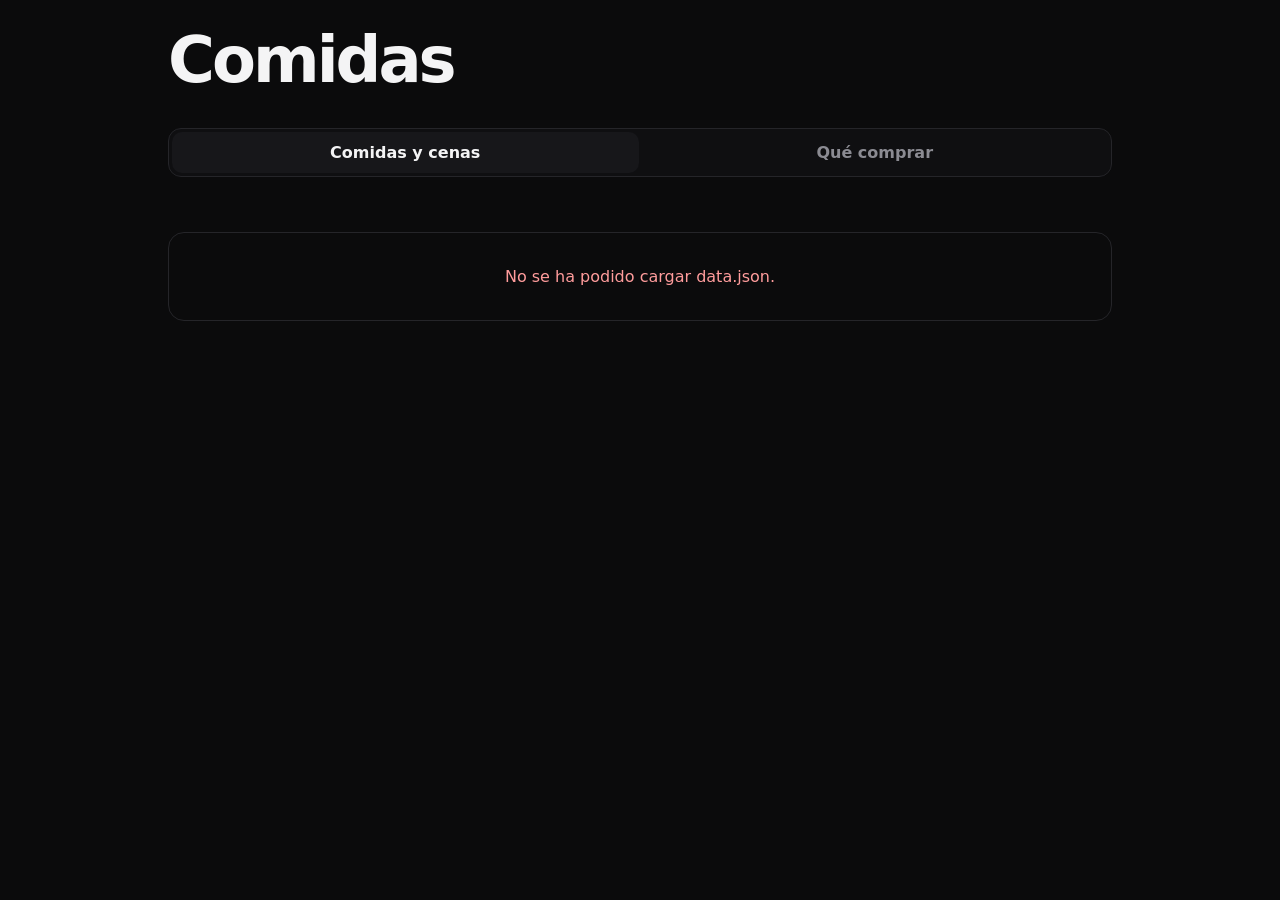
==== comidas/index.html @ d0b60625 "Add dark meal plan web" ====
<!doctype html>
<html lang="es">
<head>
<meta charset="utf-8">
<meta name="viewport" content="width=device-width,initial-scale=1">
<meta name="theme-color" content="#0b0b0c">
<title>Comidas</title>
<style>
:root{color-scheme:dark;--bg:#0b0b0c;--surface:#111113;--surface-2:#17171a;--line:#252529;--text:#f4f4f5;--muted:#8b8b92;--soft:#c7c7cc}
*{box-sizing:border-box}body{margin:0;background:var(--bg);color:var(--text);font-family:Inter,ui-sans-serif,system-ui,-apple-system,BlinkMacSystemFont,"Segoe UI",sans-serif;-webkit-font-smoothing:antialiased}button,input{font:inherit}button{cursor:pointer}.app{max-width:980px;margin:auto;padding:30px 18px 70px}header{display:flex;align-items:end;justify-content:space-between;gap:20px;margin-bottom:28px}h1{margin:0;font-size:clamp(38px,7vw,64px);line-height:.94;letter-spacing:-3px;font-weight:650}.meta{margin-top:10px;color:var(--muted);font-size:13px}.tabs{position:sticky;top:10px;z-index:20;display:grid;grid-template-columns:1fr 1fr;gap:3px;padding:3px;margin-bottom:20px;border:1px solid var(--line);background:rgba(17,17,19,.86);backdrop-filter:blur(18px);border-radius:13px}.tab{border:0;background:transparent;color:var(--muted);padding:11px;border-radius:10px;font-weight:600}.tab.active{background:var(--surface-2);color:var(--text)}.week-list{display:flex;gap:8px;overflow:auto;padding-bottom:3px;margin-bottom:18px;scrollbar-width:none}.week-list::-webkit-scrollbar{display:none}.week{flex:0 0 auto;border:1px solid var(--line);background:transparent;color:var(--muted);padding:9px 13px;border-radius:999px;font-size:13px;font-weight:600}.week.active{background:var(--text);color:#0c0c0d;border-color:var(--text)}.days{display:grid;grid-template-columns:repeat(7,1fr);gap:6px;margin-bottom:14px}.day{border:1px solid var(--line);background:transparent;color:var(--muted);border-radius:10px;padding:10px 5px;font-size:12px;font-weight:600}.day.active{background:var(--surface-2);color:var(--text);border-color:#3a3a40}.panel{background:var(--surface);border:1px solid var(--line);border-radius:18px;padding:20px}.day-head{display:flex;align-items:flex-start;justify-content:space-between;gap:15px;margin-bottom:18px}.date-title{font-size:25px;font-weight:650;letter-spacing:-.8px}.meals{display:grid;grid-template-columns:1fr 1fr;gap:10px}.meal{border:1px solid var(--line);background:#0f0f11;border-radius:14px;padding:17px}.label{text-transform:uppercase;letter-spacing:1.25px;font-size:10px;font-weight:700;color:var(--muted)}.meal-name{margin:6px 0 13px;font-size:20px;font-weight:650;letter-spacing:-.35px}.item{display:flex;justify-content:space-between;gap:16px;padding:9px 0;border-top:1px solid var(--line);font-size:14px}.item:first-of-type{border-top:0}.item-name{color:var(--soft)}.item-qty{font-weight:650;text-align:right;white-space:nowrap}.shopping{display:grid;grid-template-columns:1fr 1fr;gap:10px}.group{border:1px solid var(--line);background:var(--surface);border-radius:14px;padding:16px}.group-title{font-size:15px;font-weight:650;margin-bottom:7px}.shop-item{display:grid;grid-template-columns:auto 1fr auto;align-items:center;gap:10px;padding:11px 0;border-top:1px solid var(--line);font-size:14px}.shop-item:first-of-type{border-top:0}.shop-item input{width:17px;height:17px;accent-color:#f4f4f5}.shop-item.done .shop-name{text-decoration:line-through;color:#55555c}.shop-qty{font-weight:650;text-align:right;white-space:nowrap}.empty{padding:34px;text-align:center;color:var(--muted);border:1px solid var(--line);border-radius:16px}.hidden{display:none!important}.error{color:#ff9c9c}@media(max-width:700px){.app{padding:24px 12px 55px}header{margin-bottom:22px}h1{letter-spacing:-2.2px}.days{grid-template-columns:repeat(4,1fr)}.meals,.shopping{grid-template-columns:1fr}.panel{padding:14px}.meal{padding:15px}}
</style>
</head>
<body>
<main class="app">
<header><div><h1>Comidas</h1><div class="meta" id="currentRange"></div></div></header>
<nav class="tabs"><button class="tab active" id="mealsTab">Comidas y cenas</button><button class="tab" id="shoppingTab">Qué comprar</button></nav>
<div class="week-list" id="weeks"></div>
<section id="mealsView"><div class="days" id="days"></div><div id="mealPanel"></div></section>
<section id="shoppingView" class="hidden"><div class="shopping" id="shopping"></div></section>
</main>
<script>
const monthNames=["enero","febrero","marzo","abril","mayo","junio","julio","agosto","septiembre","octubre","noviembre","diciembre"];
const dayNames=["domingo","lunes","martes","miércoles","jueves","viernes","sábado"];
let state={data:null,week:0,day:0,view:"meals"};
function parseDate(s){return new Date(s+"T12:00:00")}
function shortRange(w){const a=parseDate(w.start),b=parseDate(w.end);if(a.getMonth()===b.getMonth())return `${a.getDate()}–${b.getDate()} ${monthNames[b.getMonth()]}`;return `${a.getDate()} ${monthNames[a.getMonth()]} – ${b.getDate()} ${monthNames[b.getMonth()]}`}
function fullDate(s){const d=parseDate(s);return `${dayNames[d.getDay()][0].toUpperCase()+dayNames[d.getDay()].slice(1)}, ${d.getDate()} de ${monthNames[d.getMonth()]}`}
function shortDay(s){const d=parseDate(s);return dayNames[d.getDay()].slice(0,3)}
function setView(v){state.view=v;document.getElementById("mealsTab").classList.toggle("active",v==="meals");document.getElementById("shoppingTab").classList.toggle("active",v==="shopping");document.getElementById("mealsView").classList.toggle("hidden",v!=="meals");document.getElementById("shoppingView").classList.toggle("hidden",v!=="shopping")}
function renderWeeks(){const box=document.getElementById("weeks");box.innerHTML="";state.data.weeks.forEach((w,i)=>{const b=document.createElement("button");b.className="week"+(i===state.week?" active":"");b.textContent=shortRange(w);b.onclick=()=>{state.week=i;state.day=0;renderAll()};box.appendChild(b)})}
function renderDays(){const box=document.getElementById("days");box.innerHTML="";const days=state.data.weeks[state.week].days;days.forEach((d,i)=>{const b=document.createElement("button");b.className="day"+(i===state.day?" active":"");const dt=parseDate(d.date);b.textContent=`${shortDay(d.date)} ${dt.getDate()}`;b.onclick=()=>{state.day=i;renderDays();renderMeal()};box.appendChild(b)})}
function mealBlock(label,meal){const items=meal.items.map(x=>`<div class="item"><span class="item-name">${x.name}</span><span class="item-qty">${x.qty}</span></div>`).join("");return `<article class="meal"><div class="label">${label}</div><div class="meal-name">${meal.name}</div>${items}</article>`}
function renderMeal(){const w=state.data.weeks[state.week],d=w.days[state.day];document.getElementById("currentRange").textContent=shortRange(w);document.getElementById("mealPanel").innerHTML=`<div class="panel"><div class="day-head"><div><div class="date-title">${fullDate(d.date)}</div></div></div><div class="meals">${mealBlock("Comida",d.lunch)}${mealBlock("Cena",d.dinner)}</div></div>`}
function checkKey(w,item){return `food-${w.start}-${item.category}-${item.name}`}
function renderShopping(){const w=state.data.weeks[state.week],groups={};(w.shopping||[]).forEach(item=>{(groups[item.category]||=[]).push(item)});const box=document.getElementById("shopping");box.innerHTML="";Object.entries(groups).forEach(([category,items])=>{const group=document.createElement("section");group.className="group";group.innerHTML=`<div class="group-title">${category}</div>`;items.forEach(item=>{const key=checkKey(w,item),checked=localStorage.getItem(key)==="1",row=document.createElement("label");row.className="shop-item"+(checked?" done":"");row.innerHTML=`<input type="checkbox" ${checked?"checked":""}><span class="shop-name">${item.name}</span><span class="shop-qty">${item.qty}</span>`;const input=row.querySelector("input");input.onchange=()=>{localStorage.setItem(key,input.checked?"1":"0");row.classList.toggle("done",input.checked)};group.appendChild(row)});box.appendChild(group)})}
function renderAll(){renderWeeks();renderDays();renderMeal();renderShopping()}
async function boot(){try{const res=await fetch("./data.json?ts="+Date.now(),{cache:"no-store"});if(!res.ok)throw new Error(`HTTP ${res.status}`);state.data=await res.json();if(!state.data.weeks?.length)throw new Error("No hay semanas");const now=new Date();const today=`${now.getFullYear()}-${String(now.getMonth()+1).padStart(2,"0")}-${String(now.getDate()).padStart(2,"0")}`;const idx=state.data.weeks.findIndex(w=>today>=w.start&&today<=w.end);state.week=idx>=0?idx:0;renderAll()}catch(e){document.getElementById("mealPanel").innerHTML=`<div class="empty error">No se ha podido cargar data.json.</div>`}}
document.getElementById("mealsTab").onclick=()=>setView("meals");document.getElementById("shoppingTab").onclick=()=>setView("shopping");boot();
</script>
</body>
</html>
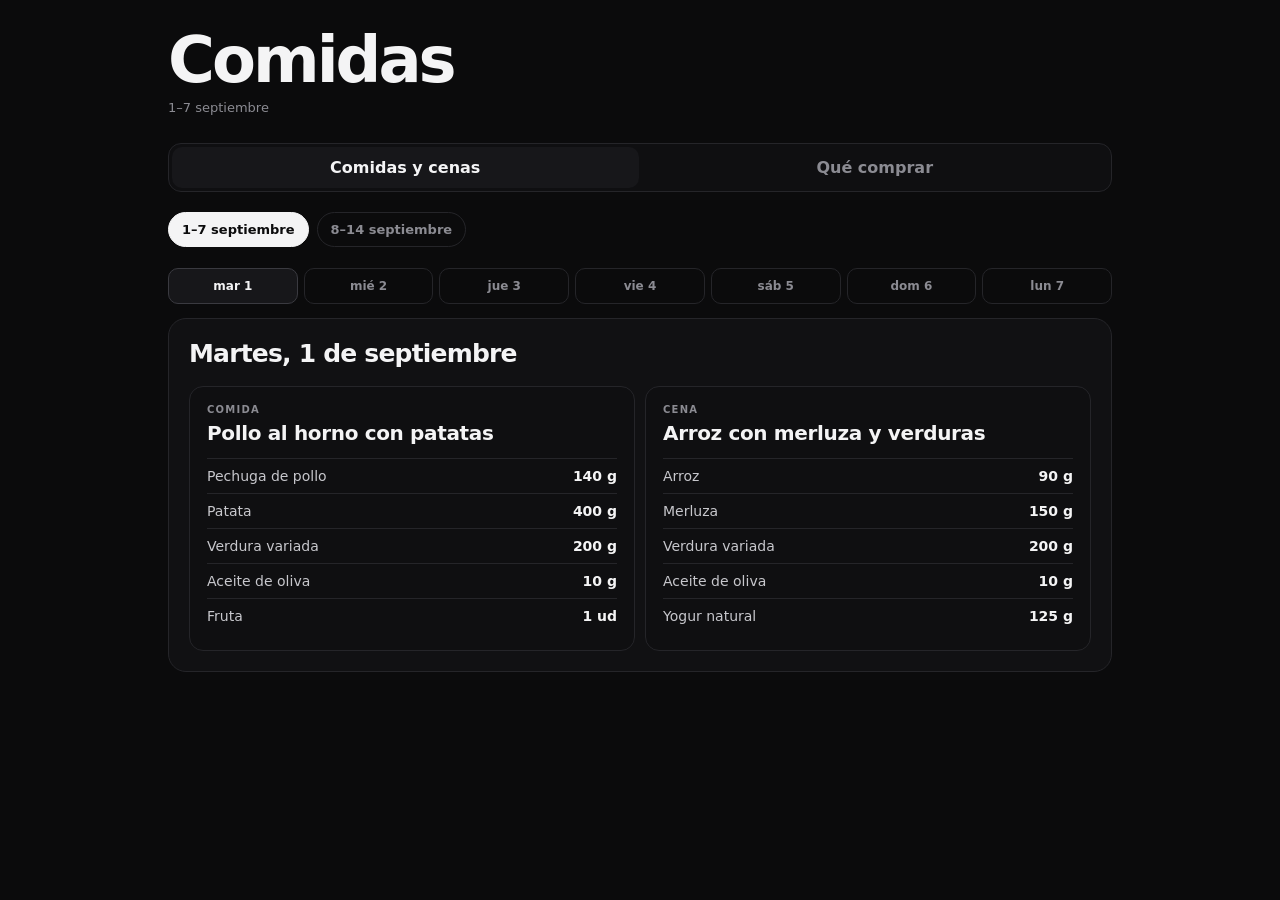
==== commit 37d1fcfd: "Fix external meal data loading" ====
--- a/comidas/index.html
+++ b/comidas/index.html
@@ -7,7 +7,7 @@
 <title>Comidas</title>
 <style>
 :root{color-scheme:dark;--bg:#0b0b0c;--surface:#111113;--surface-2:#17171a;--line:#252529;--text:#f4f4f5;--muted:#8b8b92;--soft:#c7c7cc}
-*{box-sizing:border-box}body{margin:0;background:var(--bg);color:var(--text);font-family:Inter,ui-sans-serif,system-ui,-apple-system,BlinkMacSystemFont,"Segoe UI",sans-serif;-webkit-font-smoothing:antialiased}button,input{font:inherit}button{cursor:pointer}.app{max-width:980px;margin:auto;padding:30px 18px 70px}header{display:flex;align-items:end;justify-content:space-between;gap:20px;margin-bottom:28px}h1{margin:0;font-size:clamp(38px,7vw,64px);line-height:.94;letter-spacing:-3px;font-weight:650}.meta{margin-top:10px;color:var(--muted);font-size:13px}.tabs{position:sticky;top:10px;z-index:20;display:grid;grid-template-columns:1fr 1fr;gap:3px;padding:3px;margin-bottom:20px;border:1px solid var(--line);background:rgba(17,17,19,.86);backdrop-filter:blur(18px);border-radius:13px}.tab{border:0;background:transparent;color:var(--muted);padding:11px;border-radius:10px;font-weight:600}.tab.active{background:var(--surface-2);color:var(--text)}.week-list{display:flex;gap:8px;overflow:auto;padding-bottom:3px;margin-bottom:18px;scrollbar-width:none}.week-list::-webkit-scrollbar{display:none}.week{flex:0 0 auto;border:1px solid var(--line);background:transparent;color:var(--muted);padding:9px 13px;border-radius:999px;font-size:13px;font-weight:600}.week.active{background:var(--text);color:#0c0c0d;border-color:var(--text)}.days{display:grid;grid-template-columns:repeat(7,1fr);gap:6px;margin-bottom:14px}.day{border:1px solid var(--line);background:transparent;color:var(--muted);border-radius:10px;padding:10px 5px;font-size:12px;font-weight:600}.day.active{background:var(--surface-2);color:var(--text);border-color:#3a3a40}.panel{background:var(--surface);border:1px solid var(--line);border-radius:18px;padding:20px}.day-head{display:flex;align-items:flex-start;justify-content:space-between;gap:15px;margin-bottom:18px}.date-title{font-size:25px;font-weight:650;letter-spacing:-.8px}.meals{display:grid;grid-template-columns:1fr 1fr;gap:10px}.meal{border:1px solid var(--line);background:#0f0f11;border-radius:14px;padding:17px}.label{text-transform:uppercase;letter-spacing:1.25px;font-size:10px;font-weight:700;color:var(--muted)}.meal-name{margin:6px 0 13px;font-size:20px;font-weight:650;letter-spacing:-.35px}.item{display:flex;justify-content:space-between;gap:16px;padding:9px 0;border-top:1px solid var(--line);font-size:14px}.item:first-of-type{border-top:0}.item-name{color:var(--soft)}.item-qty{font-weight:650;text-align:right;white-space:nowrap}.shopping{display:grid;grid-template-columns:1fr 1fr;gap:10px}.group{border:1px solid var(--line);background:var(--surface);border-radius:14px;padding:16px}.group-title{font-size:15px;font-weight:650;margin-bottom:7px}.shop-item{display:grid;grid-template-columns:auto 1fr auto;align-items:center;gap:10px;padding:11px 0;border-top:1px solid var(--line);font-size:14px}.shop-item:first-of-type{border-top:0}.shop-item input{width:17px;height:17px;accent-color:#f4f4f5}.shop-item.done .shop-name{text-decoration:line-through;color:#55555c}.shop-qty{font-weight:650;text-align:right;white-space:nowrap}.empty{padding:34px;text-align:center;color:var(--muted);border:1px solid var(--line);border-radius:16px}.hidden{display:none!important}.error{color:#ff9c9c}@media(max-width:700px){.app{padding:24px 12px 55px}header{margin-bottom:22px}h1{letter-spacing:-2.2px}.days{grid-template-columns:repeat(4,1fr)}.meals,.shopping{grid-template-columns:1fr}.panel{padding:14px}.meal{padding:15px}}
+*{box-sizing:border-box}body{margin:0;background:var(--bg);color:var(--text);font-family:Inter,ui-sans-serif,system-ui,-apple-system,BlinkMacSystemFont,"Segoe UI",sans-serif;-webkit-font-smoothing:antialiased}button,input{font:inherit}button{cursor:pointer}.app{max-width:980px;margin:auto;padding:30px 18px 70px}header{display:flex;align-items:end;justify-content:space-between;gap:20px;margin-bottom:28px}h1{margin:0;font-size:clamp(38px,7vw,64px);line-height:.94;letter-spacing:-3px;font-weight:650}.meta{margin-top:10px;color:var(--muted);font-size:13px}.tabs{position:sticky;top:10px;z-index:20;display:grid;grid-template-columns:1fr 1fr;gap:3px;padding:3px;margin-bottom:20px;border:1px solid var(--line);background:rgba(17,17,19,.86);backdrop-filter:blur(18px);border-radius:13px}.tab{border:0;background:transparent;color:var(--muted);padding:11px;border-radius:10px;font-weight:600}.tab.active{background:var(--surface-2);color:var(--text)}.week-list{display:flex;gap:8px;overflow:auto;padding-bottom:3px;margin-bottom:18px;scrollbar-width:none}.week-list::-webkit-scrollbar{display:none}.week{flex:0 0 auto;border:1px solid var(--line);background:transparent;color:var(--muted);padding:9px 13px;border-radius:999px;font-size:13px;font-weight:600}.week.active{background:var(--text);color:#0c0c0d;border-color:var(--text)}.days{display:grid;grid-template-columns:repeat(7,1fr);gap:6px;margin-bottom:14px}.day{border:1px solid var(--line);background:transparent;color:var(--muted);border-radius:10px;padding:10px 5px;font-size:12px;font-weight:600}.day.active{background:var(--surface-2);color:var(--text);border-color:#3a3a40}.panel{background:var(--surface);border:1px solid var(--line);border-radius:18px;padding:20px}.day-head{display:flex;align-items:flex-start;justify-content:space-between;gap:15px;margin-bottom:18px}.date-title{font-size:25px;font-weight:650;letter-spacing:-.8px}.meals{display:grid;grid-template-columns:1fr 1fr;gap:10px}.meal{border:1px solid var(--line);background:#0f0f11;border-radius:14px;padding:17px}.label{text-transform:uppercase;letter-spacing:1.25px;font-size:10px;font-weight:700;color:var(--muted)}.meal-name{margin:6px 0 13px;font-size:20px;font-weight:650;letter-spacing:-.35px}.item{display:flex;justify-content:space-between;gap:16px;padding:9px 0;border-top:1px solid var(--line);font-size:14px}.item:first-of-type{border-top:0}.item-name{color:var(--soft)}.item-qty{font-weight:650;text-align:right;white-space:nowrap}.shopping{display:grid;grid-template-columns:1fr 1fr;gap:10px}.group{border:1px solid var(--line);background:var(--surface);border-radius:14px;padding:16px}.group-title{font-size:15px;font-weight:650;margin-bottom:7px}.shop-item{display:grid;grid-template-columns:auto 1fr auto;align-items:center;gap:10px;padding:11px 0;border-top:1px solid var(--line);font-size:14px}.shop-item:first-of-type{border-top:0}.shop-item input{width:17px;height:17px;accent-color:#f4f4f5}.shop-item.done .shop-name{text-decoration:line-through;color:#55555c}.shop-qty{font-weight:650;text-align:right;white-space:nowrap}.hidden{display:none!important}.empty{padding:34px;text-align:center;color:var(--muted);border:1px solid var(--line);border-radius:16px}.error{color:#ff9c9c}@media(max-width:700px){.app{padding:24px 12px 55px}header{margin-bottom:22px}h1{letter-spacing:-2.2px}.days{grid-template-columns:repeat(4,1fr)}.meals,.shopping{grid-template-columns:1fr}.panel{padding:14px}.meal{padding:15px}}
 </style>
 </head>
 <body>
@@ -18,6 +18,7 @@
 <section id="mealsView"><div class="days" id="days"></div><div id="mealPanel"></div></section>
 <section id="shoppingView" class="hidden"><div class="shopping" id="shopping"></div></section>
 </main>
+<script src="./data.js?v=2"></script>
 <script>
 const monthNames=["enero","febrero","marzo","abril","mayo","junio","julio","agosto","septiembre","octubre","noviembre","diciembre"];
 const dayNames=["domingo","lunes","martes","miércoles","jueves","viernes","sábado"];
@@ -34,7 +35,7 @@
 function checkKey(w,item){return `food-${w.start}-${item.category}-${item.name}`}
 function renderShopping(){const w=state.data.weeks[state.week],groups={};(w.shopping||[]).forEach(item=>{(groups[item.category]||=[]).push(item)});const box=document.getElementById("shopping");box.innerHTML="";Object.entries(groups).forEach(([category,items])=>{const group=document.createElement("section");group.className="group";group.innerHTML=`<div class="group-title">${category}</div>`;items.forEach(item=>{const key=checkKey(w,item),checked=localStorage.getItem(key)==="1",row=document.createElement("label");row.className="shop-item"+(checked?" done":"");row.innerHTML=`<input type="checkbox" ${checked?"checked":""}><span class="shop-name">${item.name}</span><span class="shop-qty">${item.qty}</span>`;const input=row.querySelector("input");input.onchange=()=>{localStorage.setItem(key,input.checked?"1":"0");row.classList.toggle("done",input.checked)};group.appendChild(row)});box.appendChild(group)})}
 function renderAll(){renderWeeks();renderDays();renderMeal();renderShopping()}
-async function boot(){try{const res=await fetch("./data.json?ts="+Date.now(),{cache:"no-store"});if(!res.ok)throw new Error(`HTTP ${res.status}`);state.data=await res.json();if(!state.data.weeks?.length)throw new Error("No hay semanas");const now=new Date();const today=`${now.getFullYear()}-${String(now.getMonth()+1).padStart(2,"0")}-${String(now.getDate()).padStart(2,"0")}`;const idx=state.data.weeks.findIndex(w=>today>=w.start&&today<=w.end);state.week=idx>=0?idx:0;renderAll()}catch(e){document.getElementById("mealPanel").innerHTML=`<div class="empty error">No se ha podido cargar data.json.</div>`}}
+function boot(){try{state.data=window.MEAL_DATA;if(!state.data?.weeks?.length)throw new Error("No hay semanas");const now=new Date();const today=`${now.getFullYear()}-${String(now.getMonth()+1).padStart(2,"0")}-${String(now.getDate()).padStart(2,"0")}`;const idx=state.data.weeks.findIndex(w=>today>=w.start&&today<=w.end);state.week=idx>=0?idx:0;renderAll()}catch(e){document.getElementById("mealPanel").innerHTML=`<div class="empty error">No se han podido cargar las semanas.</div>`}}
 document.getElementById("mealsTab").onclick=()=>setView("meals");document.getElementById("shoppingTab").onclick=()=>setView("shopping");boot();
 </script>
 </body>
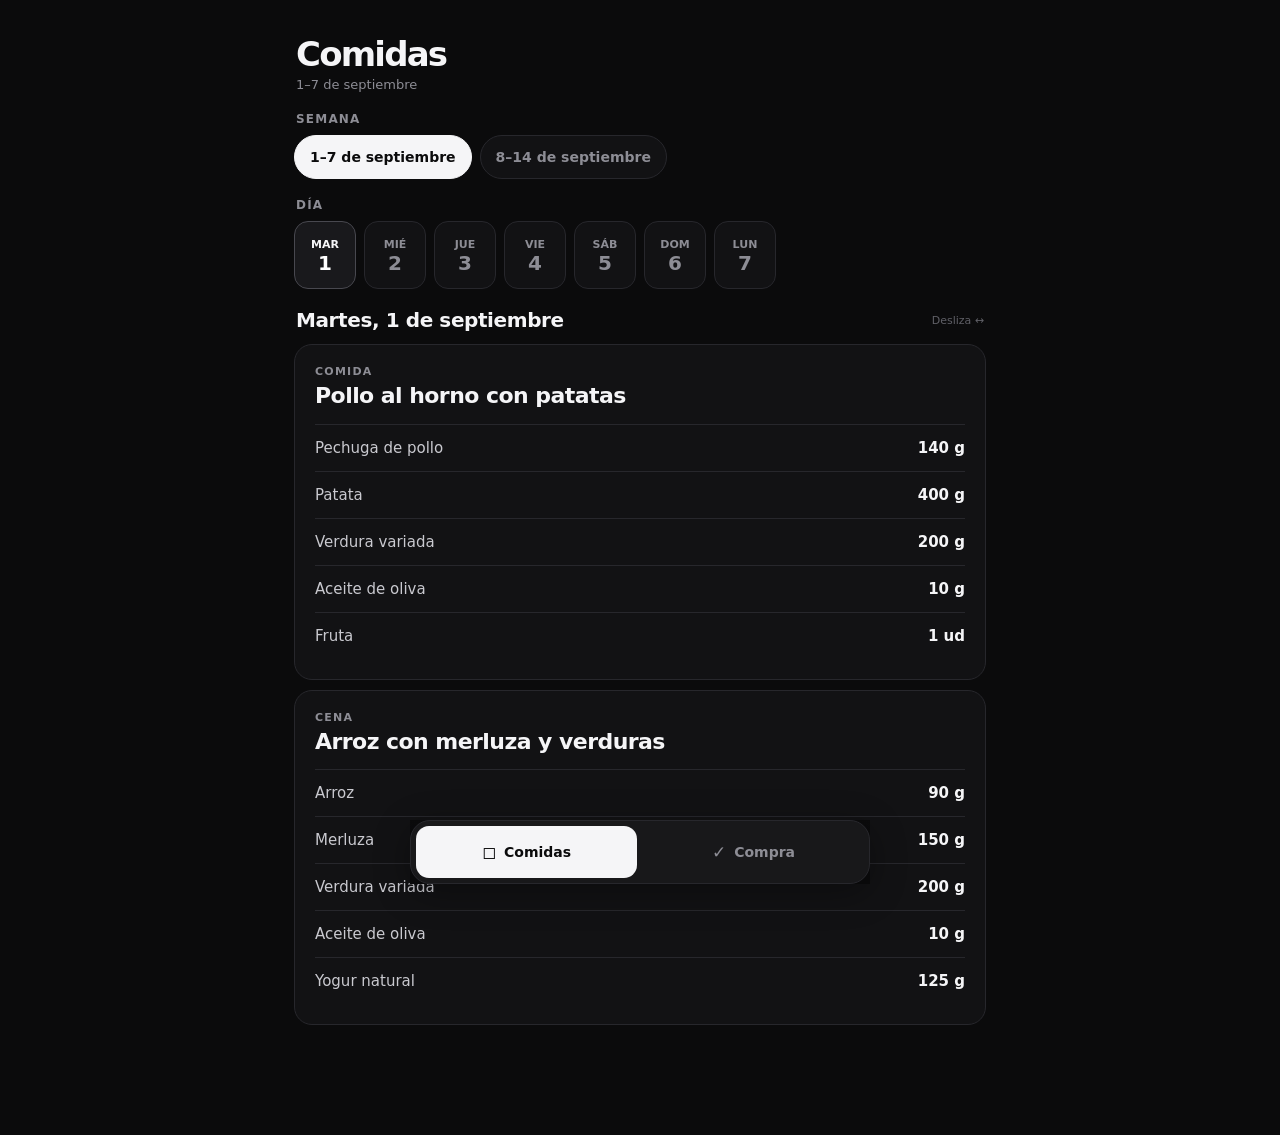
==== commit 3aec92e7: "Optimize meal plan for mobile" ====
--- a/comidas/index.html
+++ b/comidas/index.html
@@ -2,41 +2,81 @@
 <html lang="es">
 <head>
 <meta charset="utf-8">
-<meta name="viewport" content="width=device-width,initial-scale=1">
+<meta name="viewport" content="width=device-width,initial-scale=1,viewport-fit=cover,user-scalable=no">
 <meta name="theme-color" content="#0b0b0c">
+<meta name="apple-mobile-web-app-capable" content="yes">
+<meta name="apple-mobile-web-app-status-bar-style" content="black-translucent">
 <title>Comidas</title>
 <style>
-:root{color-scheme:dark;--bg:#0b0b0c;--surface:#111113;--surface-2:#17171a;--line:#252529;--text:#f4f4f5;--muted:#8b8b92;--soft:#c7c7cc}
-*{box-sizing:border-box}body{margin:0;background:var(--bg);color:var(--text);font-family:Inter,ui-sans-serif,system-ui,-apple-system,BlinkMacSystemFont,"Segoe UI",sans-serif;-webkit-font-smoothing:antialiased}button,input{font:inherit}button{cursor:pointer}.app{max-width:980px;margin:auto;padding:30px 18px 70px}header{display:flex;align-items:end;justify-content:space-between;gap:20px;margin-bottom:28px}h1{margin:0;font-size:clamp(38px,7vw,64px);line-height:.94;letter-spacing:-3px;font-weight:650}.meta{margin-top:10px;color:var(--muted);font-size:13px}.tabs{position:sticky;top:10px;z-index:20;display:grid;grid-template-columns:1fr 1fr;gap:3px;padding:3px;margin-bottom:20px;border:1px solid var(--line);background:rgba(17,17,19,.86);backdrop-filter:blur(18px);border-radius:13px}.tab{border:0;background:transparent;color:var(--muted);padding:11px;border-radius:10px;font-weight:600}.tab.active{background:var(--surface-2);color:var(--text)}.week-list{display:flex;gap:8px;overflow:auto;padding-bottom:3px;margin-bottom:18px;scrollbar-width:none}.week-list::-webkit-scrollbar{display:none}.week{flex:0 0 auto;border:1px solid var(--line);background:transparent;color:var(--muted);padding:9px 13px;border-radius:999px;font-size:13px;font-weight:600}.week.active{background:var(--text);color:#0c0c0d;border-color:var(--text)}.days{display:grid;grid-template-columns:repeat(7,1fr);gap:6px;margin-bottom:14px}.day{border:1px solid var(--line);background:transparent;color:var(--muted);border-radius:10px;padding:10px 5px;font-size:12px;font-weight:600}.day.active{background:var(--surface-2);color:var(--text);border-color:#3a3a40}.panel{background:var(--surface);border:1px solid var(--line);border-radius:18px;padding:20px}.day-head{display:flex;align-items:flex-start;justify-content:space-between;gap:15px;margin-bottom:18px}.date-title{font-size:25px;font-weight:650;letter-spacing:-.8px}.meals{display:grid;grid-template-columns:1fr 1fr;gap:10px}.meal{border:1px solid var(--line);background:#0f0f11;border-radius:14px;padding:17px}.label{text-transform:uppercase;letter-spacing:1.25px;font-size:10px;font-weight:700;color:var(--muted)}.meal-name{margin:6px 0 13px;font-size:20px;font-weight:650;letter-spacing:-.35px}.item{display:flex;justify-content:space-between;gap:16px;padding:9px 0;border-top:1px solid var(--line);font-size:14px}.item:first-of-type{border-top:0}.item-name{color:var(--soft)}.item-qty{font-weight:650;text-align:right;white-space:nowrap}.shopping{display:grid;grid-template-columns:1fr 1fr;gap:10px}.group{border:1px solid var(--line);background:var(--surface);border-radius:14px;padding:16px}.group-title{font-size:15px;font-weight:650;margin-bottom:7px}.shop-item{display:grid;grid-template-columns:auto 1fr auto;align-items:center;gap:10px;padding:11px 0;border-top:1px solid var(--line);font-size:14px}.shop-item:first-of-type{border-top:0}.shop-item input{width:17px;height:17px;accent-color:#f4f4f5}.shop-item.done .shop-name{text-decoration:line-through;color:#55555c}.shop-qty{font-weight:650;text-align:right;white-space:nowrap}.hidden{display:none!important}.empty{padding:34px;text-align:center;color:var(--muted);border:1px solid var(--line);border-radius:16px}.error{color:#ff9c9c}@media(max-width:700px){.app{padding:24px 12px 55px}header{margin-bottom:22px}h1{letter-spacing:-2.2px}.days{grid-template-columns:repeat(4,1fr)}.meals,.shopping{grid-template-columns:1fr}.panel{padding:14px}.meal{padding:15px}}
+:root{color-scheme:dark;--bg:#0b0b0c;--surface:#121214;--surface2:#19191c;--line:#27272c;--text:#f5f5f7;--muted:#8d8d95;--soft:#c9c9cf;--safe-bottom:env(safe-area-inset-bottom,0px)}
+*{box-sizing:border-box;-webkit-tap-highlight-color:transparent}
+html,body{margin:0;min-height:100%;background:var(--bg);color:var(--text);font-family:Inter,ui-sans-serif,system-ui,-apple-system,BlinkMacSystemFont,"Segoe UI",sans-serif;-webkit-font-smoothing:antialiased}
+button,input{font:inherit}button{cursor:pointer}
+.app{width:100%;max-width:720px;margin:0 auto;padding:20px 14px calc(100px + var(--safe-bottom))}
+.top{display:flex;align-items:flex-end;justify-content:space-between;gap:16px;margin:3px 2px 20px}
+h1{margin:0;font-size:34px;line-height:1;letter-spacing:-1.8px;font-weight:700}.range{margin-top:6px;color:var(--muted);font-size:13px}.section-title{font-size:12px;text-transform:uppercase;letter-spacing:1.2px;color:var(--muted);font-weight:700;margin:0 2px 9px}
+.week-list,.days{display:flex;gap:8px;overflow-x:auto;scroll-snap-type:x proximity;scrollbar-width:none;padding:0 1px 4px;margin:0 -1px 15px}.week-list::-webkit-scrollbar,.days::-webkit-scrollbar{display:none}
+.week{flex:0 0 auto;min-height:44px;border:1px solid var(--line);background:var(--surface);color:var(--muted);padding:0 15px;border-radius:999px;font-size:14px;font-weight:650;scroll-snap-align:start}.week.active{background:var(--text);color:#0b0b0c;border-color:var(--text)}
+.day{flex:0 0 62px;height:68px;border:1px solid var(--line);background:var(--surface);color:var(--muted);border-radius:14px;display:flex;flex-direction:column;align-items:center;justify-content:center;gap:2px;scroll-snap-align:start}.day .dow{font-size:11px;text-transform:uppercase;font-weight:700}.day .num{font-size:20px;font-weight:700;line-height:1}.day.active{background:var(--surface2);color:var(--text);border-color:#48484f}.day.active .num{color:#fff}
+.panel{touch-action:pan-y}.date-card{display:flex;align-items:center;justify-content:space-between;gap:12px;margin:2px 2px 12px}.date-title{font-size:20px;font-weight:700;letter-spacing:-.4px}.swipe-hint{font-size:11px;color:#5f5f66;white-space:nowrap}
+.meals{display:flex;flex-direction:column;gap:10px}.meal{background:var(--surface);border:1px solid var(--line);border-radius:18px;padding:18px}.meal-label{font-size:11px;text-transform:uppercase;letter-spacing:1.25px;color:var(--muted);font-weight:750}.meal-name{font-size:22px;line-height:1.12;letter-spacing:-.55px;font-weight:700;margin:6px 0 15px}.item{display:grid;grid-template-columns:1fr auto;gap:16px;align-items:center;min-height:47px;border-top:1px solid var(--line);font-size:15px}.item:first-of-type{border-top:0}.item-name{color:var(--soft)}.item-qty{font-weight:700;text-align:right;white-space:nowrap}
+.shopping-head{display:flex;align-items:center;justify-content:space-between;gap:12px;margin:0 2px 13px}.shopping-title{font-size:20px;font-weight:700}.progress{font-size:13px;color:var(--muted)}.progress strong{color:var(--text)}
+.shopping{display:flex;flex-direction:column;gap:10px}.group{background:var(--surface);border:1px solid var(--line);border-radius:18px;overflow:hidden}.group-title{padding:15px 16px 10px;font-size:13px;font-weight:750;color:var(--muted);text-transform:uppercase;letter-spacing:.8px}.shop-item{display:grid;grid-template-columns:28px minmax(0,1fr) auto;align-items:center;gap:10px;min-height:56px;padding:0 16px;border-top:1px solid var(--line);font-size:15px;cursor:pointer}.shop-item input{appearance:none;width:22px;height:22px;border:1.5px solid #55555d;border-radius:7px;background:transparent;display:grid;place-items:center;margin:0}.shop-item input:checked{background:var(--text);border-color:var(--text)}.shop-item input:checked:after{content:"✓";color:#0b0b0c;font-size:15px;font-weight:900}.shop-name{color:var(--soft)}.shop-qty{font-weight:700;text-align:right;white-space:nowrap}.shop-item.done .shop-name{text-decoration:line-through;color:#5f5f65}.shop-item.done .shop-qty{color:#5f5f65}
+.bottom-nav{position:fixed;left:50%;bottom:0;transform:translateX(-50%);z-index:30;width:100%;max-width:720px;padding:8px 12px calc(8px + var(--safe-bottom));background:linear-gradient(to top,var(--bg) 72%,rgba(11,11,12,.92));}.bottom-inner{display:grid;grid-template-columns:1fr 1fr;gap:6px;padding:5px;background:rgba(25,25,28,.96);border:1px solid var(--line);border-radius:18px;box-shadow:0 8px 35px rgba(0,0,0,.35)}.nav-btn{height:52px;border:0;border-radius:13px;background:transparent;color:var(--muted);display:flex;align-items:center;justify-content:center;gap:8px;font-weight:700;font-size:14px}.nav-btn.active{background:var(--text);color:#0b0b0c}.nav-icon{font-size:17px}.hidden{display:none!important}.empty{padding:30px;text-align:center;color:var(--muted);border:1px solid var(--line);border-radius:18px;background:var(--surface)}.error{color:#ff9c9c}
+@media(min-width:700px){.app{padding-top:34px}.meal{padding:20px}.shopping{display:grid;grid-template-columns:1fr 1fr}.bottom-nav{max-width:460px;bottom:16px;padding:0}.bottom-inner{border-radius:20px}.app{padding-bottom:110px}}
 </style>
 </head>
 <body>
 <main class="app">
-<header><div><h1>Comidas</h1><div class="meta" id="currentRange"></div></div></header>
-<nav class="tabs"><button class="tab active" id="mealsTab">Comidas y cenas</button><button class="tab" id="shoppingTab">Qué comprar</button></nav>
-<div class="week-list" id="weeks"></div>
-<section id="mealsView"><div class="days" id="days"></div><div id="mealPanel"></div></section>
-<section id="shoppingView" class="hidden"><div class="shopping" id="shopping"></div></section>
+  <header class="top"><div><h1 id="pageTitle">Comidas</h1><div class="range" id="currentRange"></div></div></header>
+
+  <div class="section-title">Semana</div>
+  <div class="week-list" id="weeks"></div>
+
+  <section id="mealsView">
+    <div class="section-title">Día</div>
+    <div class="days" id="days"></div>
+    <div id="mealPanel" class="panel"></div>
+  </section>
+
+  <section id="shoppingView" class="hidden">
+    <div class="shopping-head"><div class="shopping-title">Lista de compra</div><div class="progress" id="progress"></div></div>
+    <div class="shopping" id="shopping"></div>
+  </section>
 </main>
-<script src="./data.js?v=2"></script>
+
+<nav class="bottom-nav" aria-label="Navegación principal">
+  <div class="bottom-inner">
+    <button class="nav-btn active" id="mealsTab"><span class="nav-icon">◻</span><span>Comidas</span></button>
+    <button class="nav-btn" id="shoppingTab"><span class="nav-icon">✓</span><span>Compra</span></button>
+  </div>
+</nav>
+
+<script src="./data.js?v=3"></script>
 <script>
 const monthNames=["enero","febrero","marzo","abril","mayo","junio","julio","agosto","septiembre","octubre","noviembre","diciembre"];
 const dayNames=["domingo","lunes","martes","miércoles","jueves","viernes","sábado"];
 let state={data:null,week:0,day:0,view:"meals"};
+let touchStartX=0,touchStartY=0;
+const $=id=>document.getElementById(id);
 function parseDate(s){return new Date(s+"T12:00:00")}
-function shortRange(w){const a=parseDate(w.start),b=parseDate(w.end);if(a.getMonth()===b.getMonth())return `${a.getDate()}–${b.getDate()} ${monthNames[b.getMonth()]}`;return `${a.getDate()} ${monthNames[a.getMonth()]} – ${b.getDate()} ${monthNames[b.getMonth()]}`}
+function shortRange(w){const a=parseDate(w.start),b=parseDate(w.end);if(a.getMonth()===b.getMonth())return `${a.getDate()}–${b.getDate()} de ${monthNames[b.getMonth()]}`;return `${a.getDate()} ${monthNames[a.getMonth()]} – ${b.getDate()} ${monthNames[b.getMonth()]}`}
 function fullDate(s){const d=parseDate(s);return `${dayNames[d.getDay()][0].toUpperCase()+dayNames[d.getDay()].slice(1)}, ${d.getDate()} de ${monthNames[d.getMonth()]}`}
-function shortDay(s){const d=parseDate(s);return dayNames[d.getDay()].slice(0,3)}
-function setView(v){state.view=v;document.getElementById("mealsTab").classList.toggle("active",v==="meals");document.getElementById("shoppingTab").classList.toggle("active",v==="shopping");document.getElementById("mealsView").classList.toggle("hidden",v!=="meals");document.getElementById("shoppingView").classList.toggle("hidden",v!=="shopping")}
-function renderWeeks(){const box=document.getElementById("weeks");box.innerHTML="";state.data.weeks.forEach((w,i)=>{const b=document.createElement("button");b.className="week"+(i===state.week?" active":"");b.textContent=shortRange(w);b.onclick=()=>{state.week=i;state.day=0;renderAll()};box.appendChild(b)})}
-function renderDays(){const box=document.getElementById("days");box.innerHTML="";const days=state.data.weeks[state.week].days;days.forEach((d,i)=>{const b=document.createElement("button");b.className="day"+(i===state.day?" active":"");const dt=parseDate(d.date);b.textContent=`${shortDay(d.date)} ${dt.getDate()}`;b.onclick=()=>{state.day=i;renderDays();renderMeal()};box.appendChild(b)})}
-function mealBlock(label,meal){const items=meal.items.map(x=>`<div class="item"><span class="item-name">${x.name}</span><span class="item-qty">${x.qty}</span></div>`).join("");return `<article class="meal"><div class="label">${label}</div><div class="meal-name">${meal.name}</div>${items}</article>`}
-function renderMeal(){const w=state.data.weeks[state.week],d=w.days[state.day];document.getElementById("currentRange").textContent=shortRange(w);document.getElementById("mealPanel").innerHTML=`<div class="panel"><div class="day-head"><div><div class="date-title">${fullDate(d.date)}</div></div></div><div class="meals">${mealBlock("Comida",d.lunch)}${mealBlock("Cena",d.dinner)}</div></div>`}
+function setView(v){state.view=v;$('mealsTab').classList.toggle('active',v==='meals');$('shoppingTab').classList.toggle('active',v==='shopping');$('mealsView').classList.toggle('hidden',v!=='meals');$('shoppingView').classList.toggle('hidden',v!=='shopping');$('pageTitle').textContent=v==='meals'?'Comidas':'Compra';if(v==='shopping')renderShopping();window.scrollTo({top:0,behavior:'smooth'})}
+function renderWeeks(){const box=$('weeks');box.innerHTML='';state.data.weeks.forEach((w,i)=>{const b=document.createElement('button');b.className='week'+(i===state.week?' active':'');b.textContent=shortRange(w);b.onclick=()=>{state.week=i;state.day=0;renderAll();requestAnimationFrame(()=>b.scrollIntoView({behavior:'smooth',inline:'center',block:'nearest'}))};box.appendChild(b)})}
+function renderDays(){const box=$('days');box.innerHTML='';state.data.weeks[state.week].days.forEach((d,i)=>{const dt=parseDate(d.date),b=document.createElement('button');b.className='day'+(i===state.day?' active':'');b.innerHTML=`<span class="dow">${dayNames[dt.getDay()].slice(0,3)}</span><span class="num">${dt.getDate()}</span>`;b.onclick=()=>{state.day=i;renderDays();renderMeal();requestAnimationFrame(()=>b.scrollIntoView({behavior:'smooth',inline:'center',block:'nearest'}))};box.appendChild(b)})}
+function mealBlock(label,meal){const items=meal.items.map(x=>`<div class="item"><span class="item-name">${x.name}</span><span class="item-qty">${x.qty}</span></div>`).join('');return `<article class="meal"><div class="meal-label">${label}</div><div class="meal-name">${meal.name}</div>${items}</article>`}
+function renderMeal(){const w=state.data.weeks[state.week],d=w.days[state.day];$('currentRange').textContent=shortRange(w);$('mealPanel').innerHTML=`<div class="date-card"><div class="date-title">${fullDate(d.date)}</div><div class="swipe-hint">Desliza ↔</div></div><div class="meals">${mealBlock('Comida',d.lunch)}${mealBlock('Cena',d.dinner)}</div>`}
 function checkKey(w,item){return `food-${w.start}-${item.category}-${item.name}`}
-function renderShopping(){const w=state.data.weeks[state.week],groups={};(w.shopping||[]).forEach(item=>{(groups[item.category]||=[]).push(item)});const box=document.getElementById("shopping");box.innerHTML="";Object.entries(groups).forEach(([category,items])=>{const group=document.createElement("section");group.className="group";group.innerHTML=`<div class="group-title">${category}</div>`;items.forEach(item=>{const key=checkKey(w,item),checked=localStorage.getItem(key)==="1",row=document.createElement("label");row.className="shop-item"+(checked?" done":"");row.innerHTML=`<input type="checkbox" ${checked?"checked":""}><span class="shop-name">${item.name}</span><span class="shop-qty">${item.qty}</span>`;const input=row.querySelector("input");input.onchange=()=>{localStorage.setItem(key,input.checked?"1":"0");row.classList.toggle("done",input.checked)};group.appendChild(row)});box.appendChild(group)})}
+function updateProgress(){const w=state.data.weeks[state.week],items=w.shopping||[],done=items.filter(item=>localStorage.getItem(checkKey(w,item))==='1').length;$('progress').innerHTML=`<strong>${done}</strong> / ${items.length}`}
+function renderShopping(){const w=state.data.weeks[state.week],groups={};(w.shopping||[]).forEach(item=>(groups[item.category]||=[]).push(item));const box=$('shopping');box.innerHTML='';Object.entries(groups).forEach(([category,items])=>{const group=document.createElement('section');group.className='group';group.innerHTML=`<div class="group-title">${category}</div>`;items.forEach(item=>{const key=checkKey(w,item),checked=localStorage.getItem(key)==='1',row=document.createElement('label');row.className='shop-item'+(checked?' done':'');row.innerHTML=`<input type="checkbox" ${checked?'checked':''}><span class="shop-name">${item.name}</span><span class="shop-qty">${item.qty}</span>`;const input=row.querySelector('input');input.onchange=()=>{localStorage.setItem(key,input.checked?'1':'0');row.classList.toggle('done',input.checked);updateProgress()};group.appendChild(row)});box.appendChild(group)});updateProgress();$('currentRange').textContent=shortRange(w)}
+function moveDay(delta){const days=state.data.weeks[state.week].days,newDay=state.day+delta;if(newDay<0||newDay>=days.length)return;state.day=newDay;renderDays();renderMeal();requestAnimationFrame(()=>document.querySelector('.day.active')?.scrollIntoView({behavior:'smooth',inline:'center',block:'nearest'}))}
 function renderAll(){renderWeeks();renderDays();renderMeal();renderShopping()}
-function boot(){try{state.data=window.MEAL_DATA;if(!state.data?.weeks?.length)throw new Error("No hay semanas");const now=new Date();const today=`${now.getFullYear()}-${String(now.getMonth()+1).padStart(2,"0")}-${String(now.getDate()).padStart(2,"0")}`;const idx=state.data.weeks.findIndex(w=>today>=w.start&&today<=w.end);state.week=idx>=0?idx:0;renderAll()}catch(e){document.getElementById("mealPanel").innerHTML=`<div class="empty error">No se han podido cargar las semanas.</div>`}}
-document.getElementById("mealsTab").onclick=()=>setView("meals");document.getElementById("shoppingTab").onclick=()=>setView("shopping");boot();
+function boot(){try{state.data=window.MEAL_DATA;if(!state.data?.weeks?.length)throw new Error('No hay semanas');const now=new Date(),today=`${now.getFullYear()}-${String(now.getMonth()+1).padStart(2,'0')}-${String(now.getDate()).padStart(2,'0')}`;const wi=state.data.weeks.findIndex(w=>today>=w.start&&today<=w.end);state.week=wi>=0?wi:0;if(wi>=0){const di=state.data.weeks[wi].days.findIndex(d=>d.date===today);state.day=di>=0?di:0}renderAll()}catch(e){$('mealPanel').innerHTML='<div class="empty error">No se han podido cargar las semanas.</div>'}}
+$('mealsTab').onclick=()=>setView('meals');$('shoppingTab').onclick=()=>setView('shopping');
+$('mealPanel').addEventListener('touchstart',e=>{const t=e.changedTouches[0];touchStartX=t.clientX;touchStartY=t.clientY},{passive:true});
+$('mealPanel').addEventListener('touchend',e=>{const t=e.changedTouches[0],dx=t.clientX-touchStartX,dy=t.clientY-touchStartY;if(Math.abs(dx)>55&&Math.abs(dx)>Math.abs(dy)*1.4)moveDay(dx<0?1:-1)},{passive:true});
+boot();
 </script>
 </body>
 </html>
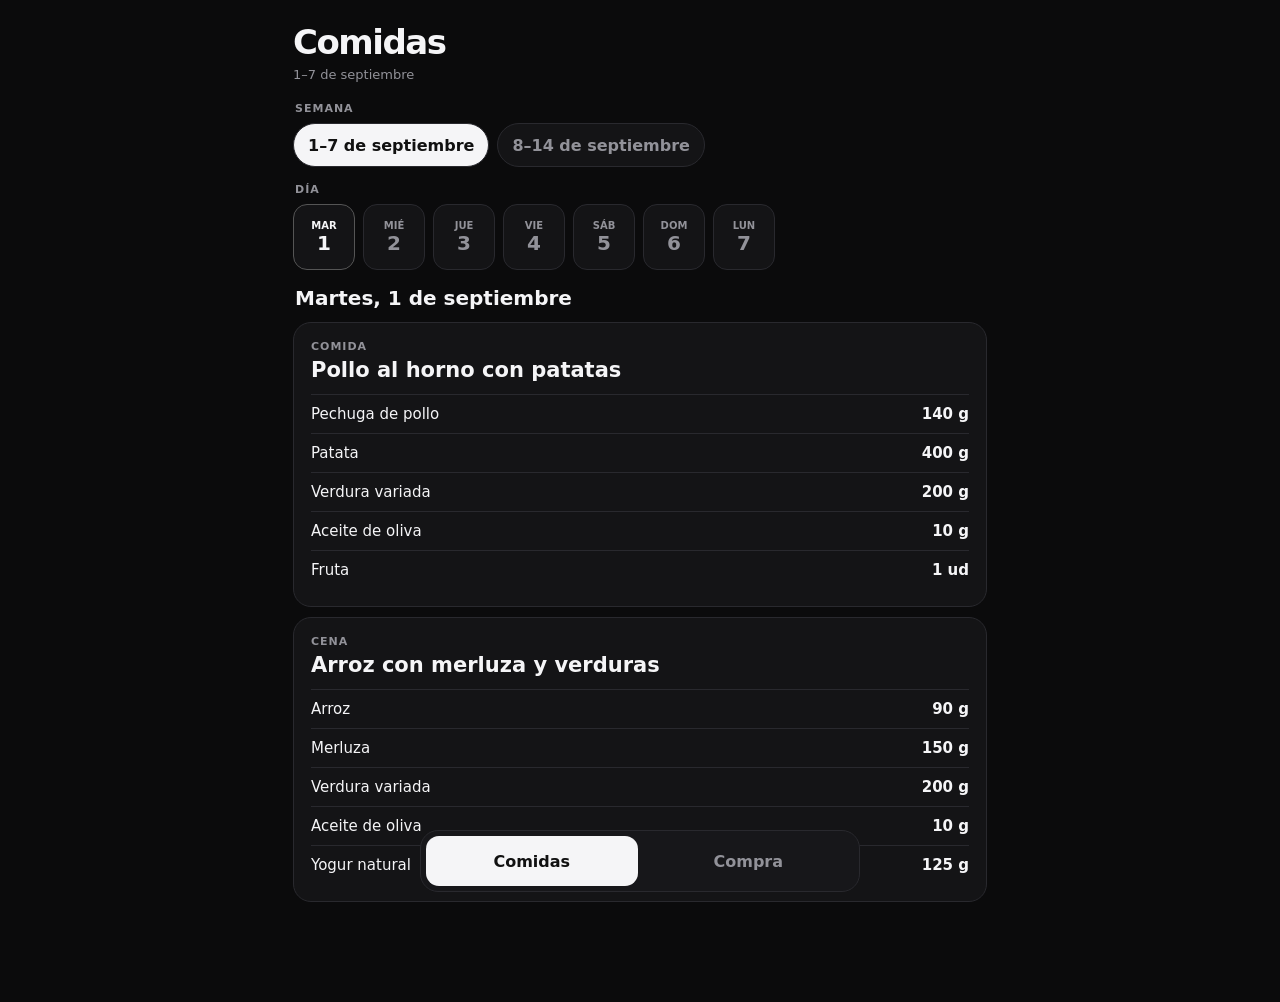
==== commit e096ee31: "Show product photos in mobile shopping list" ====
--- a/comidas/index.html
+++ b/comidas/index.html
@@ -1,82 +1 @@
-<!doctype html>
-<html lang="es">
-<head>
-<meta charset="utf-8">
-<meta name="viewport" content="width=device-width,initial-scale=1,viewport-fit=cover,user-scalable=no">
-<meta name="theme-color" content="#0b0b0c">
-<meta name="apple-mobile-web-app-capable" content="yes">
-<meta name="apple-mobile-web-app-status-bar-style" content="black-translucent">
-<title>Comidas</title>
-<style>
-:root{color-scheme:dark;--bg:#0b0b0c;--surface:#121214;--surface2:#19191c;--line:#27272c;--text:#f5f5f7;--muted:#8d8d95;--soft:#c9c9cf;--safe-bottom:env(safe-area-inset-bottom,0px)}
-*{box-sizing:border-box;-webkit-tap-highlight-color:transparent}
-html,body{margin:0;min-height:100%;background:var(--bg);color:var(--text);font-family:Inter,ui-sans-serif,system-ui,-apple-system,BlinkMacSystemFont,"Segoe UI",sans-serif;-webkit-font-smoothing:antialiased}
-button,input{font:inherit}button{cursor:pointer}
-.app{width:100%;max-width:720px;margin:0 auto;padding:20px 14px calc(100px + var(--safe-bottom))}
-.top{display:flex;align-items:flex-end;justify-content:space-between;gap:16px;margin:3px 2px 20px}
-h1{margin:0;font-size:34px;line-height:1;letter-spacing:-1.8px;font-weight:700}.range{margin-top:6px;color:var(--muted);font-size:13px}.section-title{font-size:12px;text-transform:uppercase;letter-spacing:1.2px;color:var(--muted);font-weight:700;margin:0 2px 9px}
-.week-list,.days{display:flex;gap:8px;overflow-x:auto;scroll-snap-type:x proximity;scrollbar-width:none;padding:0 1px 4px;margin:0 -1px 15px}.week-list::-webkit-scrollbar,.days::-webkit-scrollbar{display:none}
-.week{flex:0 0 auto;min-height:44px;border:1px solid var(--line);background:var(--surface);color:var(--muted);padding:0 15px;border-radius:999px;font-size:14px;font-weight:650;scroll-snap-align:start}.week.active{background:var(--text);color:#0b0b0c;border-color:var(--text)}
-.day{flex:0 0 62px;height:68px;border:1px solid var(--line);background:var(--surface);color:var(--muted);border-radius:14px;display:flex;flex-direction:column;align-items:center;justify-content:center;gap:2px;scroll-snap-align:start}.day .dow{font-size:11px;text-transform:uppercase;font-weight:700}.day .num{font-size:20px;font-weight:700;line-height:1}.day.active{background:var(--surface2);color:var(--text);border-color:#48484f}.day.active .num{color:#fff}
-.panel{touch-action:pan-y}.date-card{display:flex;align-items:center;justify-content:space-between;gap:12px;margin:2px 2px 12px}.date-title{font-size:20px;font-weight:700;letter-spacing:-.4px}.swipe-hint{font-size:11px;color:#5f5f66;white-space:nowrap}
-.meals{display:flex;flex-direction:column;gap:10px}.meal{background:var(--surface);border:1px solid var(--line);border-radius:18px;padding:18px}.meal-label{font-size:11px;text-transform:uppercase;letter-spacing:1.25px;color:var(--muted);font-weight:750}.meal-name{font-size:22px;line-height:1.12;letter-spacing:-.55px;font-weight:700;margin:6px 0 15px}.item{display:grid;grid-template-columns:1fr auto;gap:16px;align-items:center;min-height:47px;border-top:1px solid var(--line);font-size:15px}.item:first-of-type{border-top:0}.item-name{color:var(--soft)}.item-qty{font-weight:700;text-align:right;white-space:nowrap}
-.shopping-head{display:flex;align-items:center;justify-content:space-between;gap:12px;margin:0 2px 13px}.shopping-title{font-size:20px;font-weight:700}.progress{font-size:13px;color:var(--muted)}.progress strong{color:var(--text)}
-.shopping{display:flex;flex-direction:column;gap:10px}.group{background:var(--surface);border:1px solid var(--line);border-radius:18px;overflow:hidden}.group-title{padding:15px 16px 10px;font-size:13px;font-weight:750;color:var(--muted);text-transform:uppercase;letter-spacing:.8px}.shop-item{display:grid;grid-template-columns:28px minmax(0,1fr) auto;align-items:center;gap:10px;min-height:56px;padding:0 16px;border-top:1px solid var(--line);font-size:15px;cursor:pointer}.shop-item input{appearance:none;width:22px;height:22px;border:1.5px solid #55555d;border-radius:7px;background:transparent;display:grid;place-items:center;margin:0}.shop-item input:checked{background:var(--text);border-color:var(--text)}.shop-item input:checked:after{content:"✓";color:#0b0b0c;font-size:15px;font-weight:900}.shop-name{color:var(--soft)}.shop-qty{font-weight:700;text-align:right;white-space:nowrap}.shop-item.done .shop-name{text-decoration:line-through;color:#5f5f65}.shop-item.done .shop-qty{color:#5f5f65}
-.bottom-nav{position:fixed;left:50%;bottom:0;transform:translateX(-50%);z-index:30;width:100%;max-width:720px;padding:8px 12px calc(8px + var(--safe-bottom));background:linear-gradient(to top,var(--bg) 72%,rgba(11,11,12,.92));}.bottom-inner{display:grid;grid-template-columns:1fr 1fr;gap:6px;padding:5px;background:rgba(25,25,28,.96);border:1px solid var(--line);border-radius:18px;box-shadow:0 8px 35px rgba(0,0,0,.35)}.nav-btn{height:52px;border:0;border-radius:13px;background:transparent;color:var(--muted);display:flex;align-items:center;justify-content:center;gap:8px;font-weight:700;font-size:14px}.nav-btn.active{background:var(--text);color:#0b0b0c}.nav-icon{font-size:17px}.hidden{display:none!important}.empty{padding:30px;text-align:center;color:var(--muted);border:1px solid var(--line);border-radius:18px;background:var(--surface)}.error{color:#ff9c9c}
-@media(min-width:700px){.app{padding-top:34px}.meal{padding:20px}.shopping{display:grid;grid-template-columns:1fr 1fr}.bottom-nav{max-width:460px;bottom:16px;padding:0}.bottom-inner{border-radius:20px}.app{padding-bottom:110px}}
-</style>
-</head>
-<body>
-<main class="app">
-  <header class="top"><div><h1 id="pageTitle">Comidas</h1><div class="range" id="currentRange"></div></div></header>
-
-  <div class="section-title">Semana</div>
-  <div class="week-list" id="weeks"></div>
-
-  <section id="mealsView">
-    <div class="section-title">Día</div>
-    <div class="days" id="days"></div>
-    <div id="mealPanel" class="panel"></div>
-  </section>
-
-  <section id="shoppingView" class="hidden">
-    <div class="shopping-head"><div class="shopping-title">Lista de compra</div><div class="progress" id="progress"></div></div>
-    <div class="shopping" id="shopping"></div>
-  </section>
-</main>
-
-<nav class="bottom-nav" aria-label="Navegación principal">
-  <div class="bottom-inner">
-    <button class="nav-btn active" id="mealsTab"><span class="nav-icon">◻</span><span>Comidas</span></button>
-    <button class="nav-btn" id="shoppingTab"><span class="nav-icon">✓</span><span>Compra</span></button>
-  </div>
-</nav>
-
-<script src="./data.js?v=3"></script>
-<script>
-const monthNames=["enero","febrero","marzo","abril","mayo","junio","julio","agosto","septiembre","octubre","noviembre","diciembre"];
-const dayNames=["domingo","lunes","martes","miércoles","jueves","viernes","sábado"];
-let state={data:null,week:0,day:0,view:"meals"};
-let touchStartX=0,touchStartY=0;
-const $=id=>document.getElementById(id);
-function parseDate(s){return new Date(s+"T12:00:00")}
-function shortRange(w){const a=parseDate(w.start),b=parseDate(w.end);if(a.getMonth()===b.getMonth())return `${a.getDate()}–${b.getDate()} de ${monthNames[b.getMonth()]}`;return `${a.getDate()} ${monthNames[a.getMonth()]} – ${b.getDate()} ${monthNames[b.getMonth()]}`}
-function fullDate(s){const d=parseDate(s);return `${dayNames[d.getDay()][0].toUpperCase()+dayNames[d.getDay()].slice(1)}, ${d.getDate()} de ${monthNames[d.getMonth()]}`}
-function setView(v){state.view=v;$('mealsTab').classList.toggle('active',v==='meals');$('shoppingTab').classList.toggle('active',v==='shopping');$('mealsView').classList.toggle('hidden',v!=='meals');$('shoppingView').classList.toggle('hidden',v!=='shopping');$('pageTitle').textContent=v==='meals'?'Comidas':'Compra';if(v==='shopping')renderShopping();window.scrollTo({top:0,behavior:'smooth'})}
-function renderWeeks(){const box=$('weeks');box.innerHTML='';state.data.weeks.forEach((w,i)=>{const b=document.createElement('button');b.className='week'+(i===state.week?' active':'');b.textContent=shortRange(w);b.onclick=()=>{state.week=i;state.day=0;renderAll();requestAnimationFrame(()=>b.scrollIntoView({behavior:'smooth',inline:'center',block:'nearest'}))};box.appendChild(b)})}
-function renderDays(){const box=$('days');box.innerHTML='';state.data.weeks[state.week].days.forEach((d,i)=>{const dt=parseDate(d.date),b=document.createElement('button');b.className='day'+(i===state.day?' active':'');b.innerHTML=`<span class="dow">${dayNames[dt.getDay()].slice(0,3)}</span><span class="num">${dt.getDate()}</span>`;b.onclick=()=>{state.day=i;renderDays();renderMeal();requestAnimationFrame(()=>b.scrollIntoView({behavior:'smooth',inline:'center',block:'nearest'}))};box.appendChild(b)})}
-function mealBlock(label,meal){const items=meal.items.map(x=>`<div class="item"><span class="item-name">${x.name}</span><span class="item-qty">${x.qty}</span></div>`).join('');return `<article class="meal"><div class="meal-label">${label}</div><div class="meal-name">${meal.name}</div>${items}</article>`}
-function renderMeal(){const w=state.data.weeks[state.week],d=w.days[state.day];$('currentRange').textContent=shortRange(w);$('mealPanel').innerHTML=`<div class="date-card"><div class="date-title">${fullDate(d.date)}</div><div class="swipe-hint">Desliza ↔</div></div><div class="meals">${mealBlock('Comida',d.lunch)}${mealBlock('Cena',d.dinner)}</div>`}
-function checkKey(w,item){return `food-${w.start}-${item.category}-${item.name}`}
-function updateProgress(){const w=state.data.weeks[state.week],items=w.shopping||[],done=items.filter(item=>localStorage.getItem(checkKey(w,item))==='1').length;$('progress').innerHTML=`<strong>${done}</strong> / ${items.length}`}
-function renderShopping(){const w=state.data.weeks[state.week],groups={};(w.shopping||[]).forEach(item=>(groups[item.category]||=[]).push(item));const box=$('shopping');box.innerHTML='';Object.entries(groups).forEach(([category,items])=>{const group=document.createElement('section');group.className='group';group.innerHTML=`<div class="group-title">${category}</div>`;items.forEach(item=>{const key=checkKey(w,item),checked=localStorage.getItem(key)==='1',row=document.createElement('label');row.className='shop-item'+(checked?' done':'');row.innerHTML=`<input type="checkbox" ${checked?'checked':''}><span class="shop-name">${item.name}</span><span class="shop-qty">${item.qty}</span>`;const input=row.querySelector('input');input.onchange=()=>{localStorage.setItem(key,input.checked?'1':'0');row.classList.toggle('done',input.checked);updateProgress()};group.appendChild(row)});box.appendChild(group)});updateProgress();$('currentRange').textContent=shortRange(w)}
-function moveDay(delta){const days=state.data.weeks[state.week].days,newDay=state.day+delta;if(newDay<0||newDay>=days.length)return;state.day=newDay;renderDays();renderMeal();requestAnimationFrame(()=>document.querySelector('.day.active')?.scrollIntoView({behavior:'smooth',inline:'center',block:'nearest'}))}
-function renderAll(){renderWeeks();renderDays();renderMeal();renderShopping()}
-function boot(){try{state.data=window.MEAL_DATA;if(!state.data?.weeks?.length)throw new Error('No hay semanas');const now=new Date(),today=`${now.getFullYear()}-${String(now.getMonth()+1).padStart(2,'0')}-${String(now.getDate()).padStart(2,'0')}`;const wi=state.data.weeks.findIndex(w=>today>=w.start&&today<=w.end);state.week=wi>=0?wi:0;if(wi>=0){const di=state.data.weeks[wi].days.findIndex(d=>d.date===today);state.day=di>=0?di:0}renderAll()}catch(e){$('mealPanel').innerHTML='<div class="empty error">No se han podido cargar las semanas.</div>'}}
-$('mealsTab').onclick=()=>setView('meals');$('shoppingTab').onclick=()=>setView('shopping');
-$('mealPanel').addEventListener('touchstart',e=>{const t=e.changedTouches[0];touchStartX=t.clientX;touchStartY=t.clientY},{passive:true});
-$('mealPanel').addEventListener('touchend',e=>{const t=e.changedTouches[0],dx=t.clientX-touchStartX,dy=t.clientY-touchStartY;if(Math.abs(dx)>55&&Math.abs(dx)>Math.abs(dy)*1.4)moveDay(dx<0?1:-1)},{passive:true});
-boot();
-</script>
-</body>
-</html>+<!doctype html><html lang="es"><head><meta charset="utf-8"><meta name="viewport" content="width=device-width,initial-scale=1,viewport-fit=cover"><meta name="theme-color" content="#0b0b0c"><title>Comidas</title><style>:root{color-scheme:dark;--b:#0b0b0c;--c:#141416;--l:#29292e;--t:#f5f5f7;--m:#929299}*{box-sizing:border-box;-webkit-tap-highlight-color:transparent}body{margin:0;background:var(--b);color:var(--t);font-family:system-ui,-apple-system,sans-serif}.app{max-width:720px;margin:auto;padding:22px 13px 100px}h1{margin:0;font-size:34px;letter-spacing:-1.5px}.range{color:var(--m);font-size:13px;margin:5px 0 20px}.label{font-size:11px;color:var(--m);font-weight:800;text-transform:uppercase;letter-spacing:1px;margin:0 2px 8px}.weeks,.days{display:flex;gap:8px;overflow:auto;scrollbar-width:none;margin-bottom:16px}.weeks::-webkit-scrollbar,.days::-webkit-scrollbar{display:none}button{font:inherit}.week,.day{border:1px solid var(--l);background:var(--c);color:var(--m)}.week{flex:none;height:44px;padding:0 14px;border-radius:999px;font-weight:700}.week.active{background:var(--t);color:#111}.day{flex:none;width:62px;height:66px;border-radius:14px;font-weight:800}.day.active{color:var(--t);border-color:#555}.day small{display:block;font-size:10px;text-transform:uppercase}.day b{font-size:20px}.date{font-size:20px;font-weight:800;margin:3px 2px 12px}.meals{display:grid;gap:10px}.meal,.group{background:var(--c);border:1px solid var(--l);border-radius:18px}.meal{padding:17px}.meal h2{font-size:11px;color:var(--m);text-transform:uppercase;letter-spacing:1px;margin:0 0 5px}.meal h3{font-size:21px;margin:0 0 12px}.ingredient{display:flex;justify-content:space-between;gap:14px;border-top:1px solid var(--l);padding:10px 0;font-size:15px}.ingredient span:last-child{font-weight:800;white-space:nowrap}.shopping{display:grid;gap:10px}.group{overflow:hidden}.group h2{font-size:12px;text-transform:uppercase;letter-spacing:.8px;color:var(--m);padding:14px 14px 8px;margin:0}.shop{display:grid;grid-template-columns:24px 74px minmax(0,1fr) auto;gap:11px;align-items:center;min-height:96px;padding:11px 12px;border-top:1px solid var(--l)}.shop input{width:21px;height:21px;accent-color:white}.photo{width:74px;height:74px;border-radius:14px;overflow:hidden;background:#222}.photo img{width:100%;height:100%;object-fit:cover;display:block}.name{font-size:14px;font-weight:800;line-height:1.2}.product{font-size:12px;color:#bbb;margin-top:4px}.store{display:inline-block;margin-top:7px;padding:4px 7px;border:1px solid #333;border-radius:999px;color:#bbb;font-size:10px;font-weight:800}.qty{font-size:13px;font-weight:900;text-align:right;white-space:nowrap;align-self:start}.done .name{text-decoration:line-through}.done .name,.done .product,.done .store,.done .qty{color:#555}.progress{color:var(--m);font-size:13px;margin:0 2px 12px}.nav{position:fixed;left:50%;bottom:8px;transform:translateX(-50%);width:calc(100% - 24px);max-width:440px;display:grid;grid-template-columns:1fr 1fr;gap:5px;padding:5px;border:1px solid var(--l);background:#18181bef;border-radius:18px;backdrop-filter:blur(12px)}.nav button{height:50px;border:0;border-radius:13px;background:transparent;color:var(--m);font-weight:800}.nav button.active{background:var(--t);color:#111}.hidden{display:none}@media(min-width:700px){.shopping{grid-template-columns:1fr 1fr}}</style></head><body><main class="app"><h1 id="title">Comidas</h1><div class="range" id="range"></div><div class="label">Semana</div><div class="weeks" id="weeks"></div><section id="meals"><div class="label">Día</div><div class="days" id="days"></div><div id="meal"></div></section><section id="buy" class="hidden"><div class="progress" id="progress"></div><div class="shopping" id="shopping"></div></section></main><nav class="nav"><button id="mealBtn" class="active">Comidas</button><button id="buyBtn">Compra</button></nav><script src="./data.js?v=5"></script><script>const M=['enero','febrero','marzo','abril','mayo','junio','julio','agosto','septiembre','octubre','noviembre','diciembre'],D=['domingo','lunes','martes','miércoles','jueves','viernes','sábado'];let s={w:0,d:0};const $=x=>document.getElementById(x),date=x=>new Date(x+'T12:00:00'),esc=x=>String(x).replace(/[&<>\"']/g,a=>({'&':'&amp;','<':'&lt;','>':'&gt;','\"':'&quot;',"'":'&#39;'}[a]));function range(w){let a=date(w.start),b=date(w.end);return a.getMonth()==b.getMonth()?`${a.getDate()}–${b.getDate()} de ${M[b.getMonth()]}`:`${a.getDate()} ${M[a.getMonth()]} – ${b.getDate()} ${M[b.getMonth()]}`}function weeks(){let e=$('weeks');e.innerHTML='';MEAL_DATA.weeks.forEach((w,i)=>{let b=document.createElement('button');b.className='week'+(i==s.w?' active':'');b.textContent=range(w);b.onclick=()=>{s.w=i;s.d=0;render()};e.appendChild(b)})}function days(){let e=$('days');e.innerHTML='';MEAL_DATA.weeks[s.w].days.forEach((x,i)=>{let d=date(x.date),b=document.createElement('button');b.className='day'+(i==s.d?' active':'');b.innerHTML=`<small>${D[d.getDay()].slice(0,3)}</small><b>${d.getDate()}</b>`;b.onclick=()=>{s.d=i;days();meal()};e.appendChild(b)})}function block(t,m){return `<article class="meal"><h2>${t}</h2><h3>${m.name}</h3>${m.items.map(x=>`<div class="ingredient"><span>${x.name}</span><span>${x.qty}</span></div>`).join('')}</article>`}function meal(){let w=MEAL_DATA.weeks[s.w],x=w.days[s.d],d=date(x.date);$('range').textContent=range(w);$('meal').innerHTML=`<div class="date">${D[d.getDay()][0].toUpperCase()+D[d.getDay()].slice(1)}, ${d.getDate()} de ${M[d.getMonth()]}</div><div class="meals">${block('Comida',x.lunch)}${block('Cena',x.dinner)}</div>`}function key(w,x){return `food-${w.start}-${x.category}-${x.name}`}function shopping(){let w=MEAL_DATA.weeks[s.w],groups={};w.shopping.forEach(x=>(groups[x.category]||=[]).push(x));let e=$('shopping');e.innerHTML='';Object.entries(groups).forEach(([g,items])=>{let c=document.createElement('section');c.className='group';c.innerHTML=`<h2>${g}</h2>`;items.forEach(x=>{let checked=localStorage.getItem(key(w,x))==='1',r=document.createElement('label');r.className='shop'+(checked?' done':'');r.innerHTML=`<input type="checkbox" ${checked?'checked':''}><span class="photo"><img loading="lazy" src="${esc(x.image)}" alt="${esc(x.product||x.name)}"></span><span><div class="name">${esc(x.name)}</div><div class="product">${esc(x.product||x.name)}</div><span class="store">${esc(x.store)}</span></span><span class="qty">${esc(x.qty)}</span>`;let q=r.querySelector('input');q.onchange=()=>{localStorage.setItem(key(w,x),q.checked?'1':'0');r.classList.toggle('done',q.checked);progress()};c.appendChild(r)});e.appendChild(c)});progress();$('range').textContent=range(w)}function progress(){let w=MEAL_DATA.weeks[s.w],n=w.shopping.filter(x=>localStorage.getItem(key(w,x))==='1').length;$('progress').textContent=`Comprado: ${n} / ${w.shopping.length}`}function render(){weeks();days();meal();shopping()}function view(v){$('meals').classList.toggle('hidden',v!='m');$('buy').classList.toggle('hidden',v!='b');$('mealBtn').classList.toggle('active',v=='m');$('buyBtn').classList.toggle('active',v=='b');$('title').textContent=v=='m'?'Comidas':'Compra';if(v=='b')shopping();scrollTo(0,0)}$('mealBtn').onclick=()=>view('m');$('buyBtn').onclick=()=>view('b');render();</script></body></html>
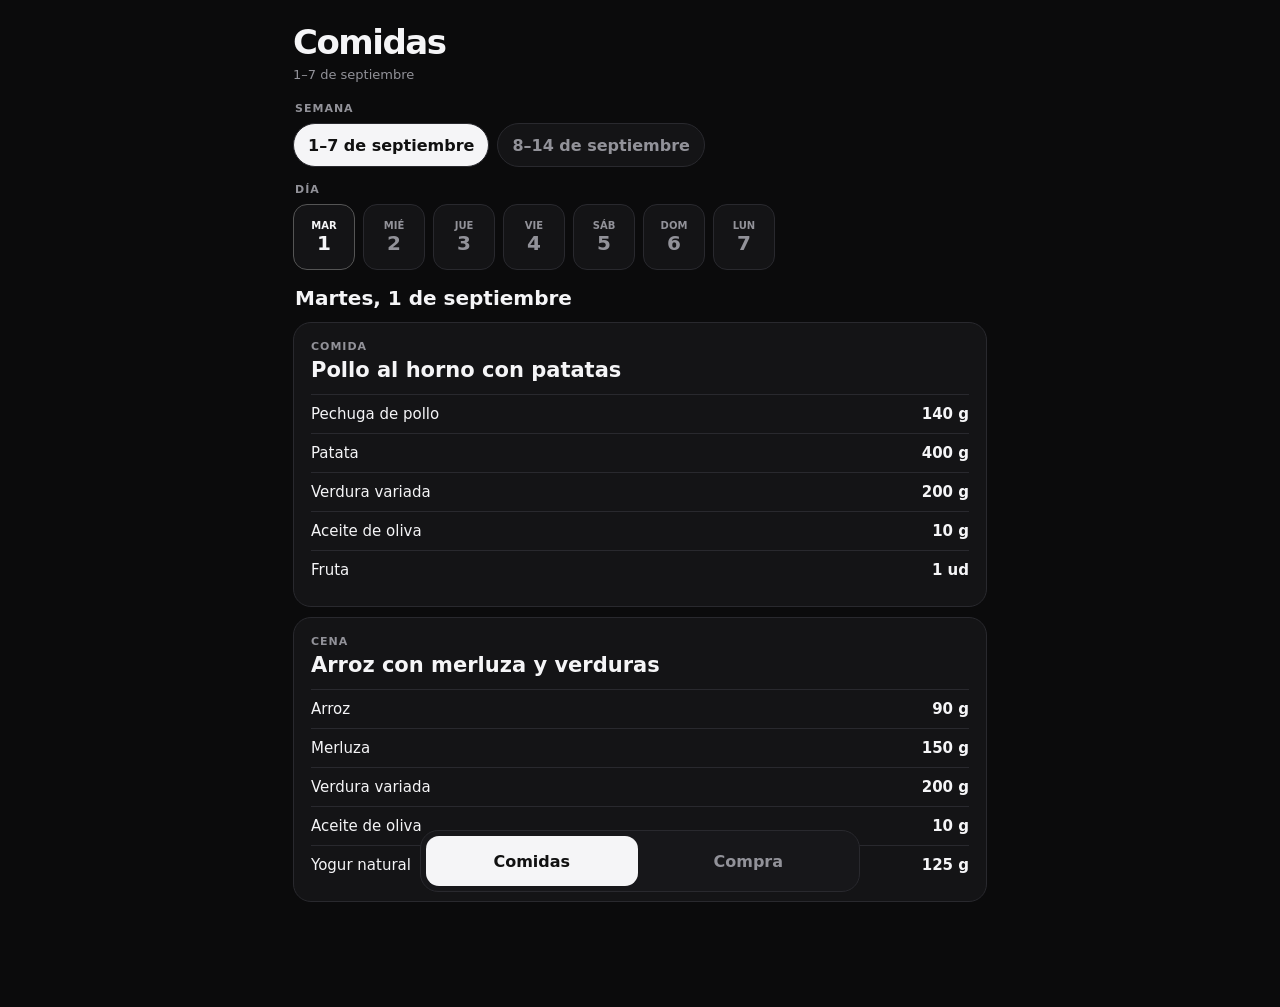
==== commit ec540a4b: "Add supermarket selector and resilient product images" ====
--- a/comidas/index.html
+++ b/comidas/index.html
@@ -1 +1 @@
-<!doctype html><html lang="es"><head><meta charset="utf-8"><meta name="viewport" content="width=device-width,initial-scale=1,viewport-fit=cover"><meta name="theme-color" content="#0b0b0c"><title>Comidas</title><style>:root{color-scheme:dark;--b:#0b0b0c;--c:#141416;--l:#29292e;--t:#f5f5f7;--m:#929299}*{box-sizing:border-box;-webkit-tap-highlight-color:transparent}body{margin:0;background:var(--b);color:var(--t);font-family:system-ui,-apple-system,sans-serif}.app{max-width:720px;margin:auto;padding:22px 13px 100px}h1{margin:0;font-size:34px;letter-spacing:-1.5px}.range{color:var(--m);font-size:13px;margin:5px 0 20px}.label{font-size:11px;color:var(--m);font-weight:800;text-transform:uppercase;letter-spacing:1px;margin:0 2px 8px}.weeks,.days{display:flex;gap:8px;overflow:auto;scrollbar-width:none;margin-bottom:16px}.weeks::-webkit-scrollbar,.days::-webkit-scrollbar{display:none}button{font:inherit}.week,.day{border:1px solid var(--l);background:var(--c);color:var(--m)}.week{flex:none;height:44px;padding:0 14px;border-radius:999px;font-weight:700}.week.active{background:var(--t);color:#111}.day{flex:none;width:62px;height:66px;border-radius:14px;font-weight:800}.day.active{color:var(--t);border-color:#555}.day small{display:block;font-size:10px;text-transform:uppercase}.day b{font-size:20px}.date{font-size:20px;font-weight:800;margin:3px 2px 12px}.meals{display:grid;gap:10px}.meal,.group{background:var(--c);border:1px solid var(--l);border-radius:18px}.meal{padding:17px}.meal h2{font-size:11px;color:var(--m);text-transform:uppercase;letter-spacing:1px;margin:0 0 5px}.meal h3{font-size:21px;margin:0 0 12px}.ingredient{display:flex;justify-content:space-between;gap:14px;border-top:1px solid var(--l);padding:10px 0;font-size:15px}.ingredient span:last-child{font-weight:800;white-space:nowrap}.shopping{display:grid;gap:10px}.group{overflow:hidden}.group h2{font-size:12px;text-transform:uppercase;letter-spacing:.8px;color:var(--m);padding:14px 14px 8px;margin:0}.shop{display:grid;grid-template-columns:24px 74px minmax(0,1fr) auto;gap:11px;align-items:center;min-height:96px;padding:11px 12px;border-top:1px solid var(--l)}.shop input{width:21px;height:21px;accent-color:white}.photo{width:74px;height:74px;border-radius:14px;overflow:hidden;background:#222}.photo img{width:100%;height:100%;object-fit:cover;display:block}.name{font-size:14px;font-weight:800;line-height:1.2}.product{font-size:12px;color:#bbb;margin-top:4px}.store{display:inline-block;margin-top:7px;padding:4px 7px;border:1px solid #333;border-radius:999px;color:#bbb;font-size:10px;font-weight:800}.qty{font-size:13px;font-weight:900;text-align:right;white-space:nowrap;align-self:start}.done .name{text-decoration:line-through}.done .name,.done .product,.done .store,.done .qty{color:#555}.progress{color:var(--m);font-size:13px;margin:0 2px 12px}.nav{position:fixed;left:50%;bottom:8px;transform:translateX(-50%);width:calc(100% - 24px);max-width:440px;display:grid;grid-template-columns:1fr 1fr;gap:5px;padding:5px;border:1px solid var(--l);background:#18181bef;border-radius:18px;backdrop-filter:blur(12px)}.nav button{height:50px;border:0;border-radius:13px;background:transparent;color:var(--m);font-weight:800}.nav button.active{background:var(--t);color:#111}.hidden{display:none}@media(min-width:700px){.shopping{grid-template-columns:1fr 1fr}}</style></head><body><main class="app"><h1 id="title">Comidas</h1><div class="range" id="range"></div><div class="label">Semana</div><div class="weeks" id="weeks"></div><section id="meals"><div class="label">Día</div><div class="days" id="days"></div><div id="meal"></div></section><section id="buy" class="hidden"><div class="progress" id="progress"></div><div class="shopping" id="shopping"></div></section></main><nav class="nav"><button id="mealBtn" class="active">Comidas</button><button id="buyBtn">Compra</button></nav><script src="./data.js?v=5"></script><script>const M=['enero','febrero','marzo','abril','mayo','junio','julio','agosto','septiembre','octubre','noviembre','diciembre'],D=['domingo','lunes','martes','miércoles','jueves','viernes','sábado'];let s={w:0,d:0};const $=x=>document.getElementById(x),date=x=>new Date(x+'T12:00:00'),esc=x=>String(x).replace(/[&<>\"']/g,a=>({'&':'&amp;','<':'&lt;','>':'&gt;','\"':'&quot;',"'":'&#39;'}[a]));function range(w){let a=date(w.start),b=date(w.end);return a.getMonth()==b.getMonth()?`${a.getDate()}–${b.getDate()} de ${M[b.getMonth()]}`:`${a.getDate()} ${M[a.getMonth()]} – ${b.getDate()} ${M[b.getMonth()]}`}function weeks(){let e=$('weeks');e.innerHTML='';MEAL_DATA.weeks.forEach((w,i)=>{let b=document.createElement('button');b.className='week'+(i==s.w?' active':'');b.textContent=range(w);b.onclick=()=>{s.w=i;s.d=0;render()};e.appendChild(b)})}function days(){let e=$('days');e.innerHTML='';MEAL_DATA.weeks[s.w].days.forEach((x,i)=>{let d=date(x.date),b=document.createElement('button');b.className='day'+(i==s.d?' active':'');b.innerHTML=`<small>${D[d.getDay()].slice(0,3)}</small><b>${d.getDate()}</b>`;b.onclick=()=>{s.d=i;days();meal()};e.appendChild(b)})}function block(t,m){return `<article class="meal"><h2>${t}</h2><h3>${m.name}</h3>${m.items.map(x=>`<div class="ingredient"><span>${x.name}</span><span>${x.qty}</span></div>`).join('')}</article>`}function meal(){let w=MEAL_DATA.weeks[s.w],x=w.days[s.d],d=date(x.date);$('range').textContent=range(w);$('meal').innerHTML=`<div class="date">${D[d.getDay()][0].toUpperCase()+D[d.getDay()].slice(1)}, ${d.getDate()} de ${M[d.getMonth()]}</div><div class="meals">${block('Comida',x.lunch)}${block('Cena',x.dinner)}</div>`}function key(w,x){return `food-${w.start}-${x.category}-${x.name}`}function shopping(){let w=MEAL_DATA.weeks[s.w],groups={};w.shopping.forEach(x=>(groups[x.category]||=[]).push(x));let e=$('shopping');e.innerHTML='';Object.entries(groups).forEach(([g,items])=>{let c=document.createElement('section');c.className='group';c.innerHTML=`<h2>${g}</h2>`;items.forEach(x=>{let checked=localStorage.getItem(key(w,x))==='1',r=document.createElement('label');r.className='shop'+(checked?' done':'');r.innerHTML=`<input type="checkbox" ${checked?'checked':''}><span class="photo"><img loading="lazy" src="${esc(x.image)}" alt="${esc(x.product||x.name)}"></span><span><div class="name">${esc(x.name)}</div><div class="product">${esc(x.product||x.name)}</div><span class="store">${esc(x.store)}</span></span><span class="qty">${esc(x.qty)}</span>`;let q=r.querySelector('input');q.onchange=()=>{localStorage.setItem(key(w,x),q.checked?'1':'0');r.classList.toggle('done',q.checked);progress()};c.appendChild(r)});e.appendChild(c)});progress();$('range').textContent=range(w)}function progress(){let w=MEAL_DATA.weeks[s.w],n=w.shopping.filter(x=>localStorage.getItem(key(w,x))==='1').length;$('progress').textContent=`Comprado: ${n} / ${w.shopping.length}`}function render(){weeks();days();meal();shopping()}function view(v){$('meals').classList.toggle('hidden',v!='m');$('buy').classList.toggle('hidden',v!='b');$('mealBtn').classList.toggle('active',v=='m');$('buyBtn').classList.toggle('active',v=='b');$('title').textContent=v=='m'?'Comidas':'Compra';if(v=='b')shopping();scrollTo(0,0)}$('mealBtn').onclick=()=>view('m');$('buyBtn').onclick=()=>view('b');render();</script></body></html>+<!doctype html><html lang="es"><head><meta charset="utf-8"><meta name="viewport" content="width=device-width,initial-scale=1,viewport-fit=cover"><meta name="theme-color" content="#0b0b0c"><title>Comidas</title><style>:root{color-scheme:dark;--b:#0b0b0c;--c:#141416;--c2:#1a1a1d;--l:#29292e;--t:#f5f5f7;--m:#929299}*{box-sizing:border-box;-webkit-tap-highlight-color:transparent}body{margin:0;background:var(--b);color:var(--t);font-family:system-ui,-apple-system,sans-serif}.app{max-width:720px;margin:auto;padding:22px 13px 105px}h1{margin:0;font-size:34px;letter-spacing:-1.5px}.range{color:var(--m);font-size:13px;margin:5px 0 20px}.label{font-size:11px;color:var(--m);font-weight:800;text-transform:uppercase;letter-spacing:1px;margin:0 2px 8px}.weeks,.days,.stores{display:flex;gap:8px;overflow:auto;scrollbar-width:none;margin-bottom:16px}.weeks::-webkit-scrollbar,.days::-webkit-scrollbar,.stores::-webkit-scrollbar{display:none}button{font:inherit}.week,.day,.store-btn{border:1px solid var(--l);background:var(--c);color:var(--m)}.week,.store-btn{flex:none;height:44px;padding:0 14px;border-radius:999px;font-weight:750}.week.active{background:var(--t);color:#111}.store-btn{min-width:126px}.store-btn.active{background:#232328;color:#fff;border-color:#5a5a64}.day{flex:none;width:62px;height:66px;border-radius:14px;font-weight:800}.day.active{color:var(--t);border-color:#555}.day small{display:block;font-size:10px;text-transform:uppercase}.day b{font-size:20px}.date{font-size:20px;font-weight:800;margin:3px 2px 12px}.meals{display:grid;gap:10px}.meal,.group{background:var(--c);border:1px solid var(--l);border-radius:18px}.meal{padding:17px}.meal h2{font-size:11px;color:var(--m);text-transform:uppercase;letter-spacing:1px;margin:0 0 5px}.meal h3{font-size:21px;margin:0 0 12px}.ingredient{display:flex;justify-content:space-between;gap:14px;border-top:1px solid var(--l);padding:10px 0;font-size:15px}.ingredient span:last-child{font-weight:800;white-space:nowrap}.shop-head{margin-bottom:12px}.shop-head strong{display:block;font-size:20px}.shop-head span{display:block;margin-top:3px;color:var(--m);font-size:12px}.shopping{display:grid;gap:10px}.group{overflow:hidden}.group h2{font-size:12px;text-transform:uppercase;letter-spacing:.8px;color:var(--m);padding:14px 14px 8px;margin:0}.shop{display:grid;grid-template-columns:24px 78px minmax(0,1fr) auto;gap:11px;align-items:center;min-height:100px;padding:11px 12px;border-top:1px solid var(--l)}.shop input{width:21px;height:21px;accent-color:white}.photo{width:78px;height:78px;border-radius:14px;overflow:hidden;background:#202024;border:1px solid #303036}.photo img{width:100%;height:100%;object-fit:cover;display:block}.name{font-size:14px;font-weight:850;line-height:1.2}.product{font-size:12px;color:#bbb;margin-top:4px;line-height:1.25}.store{display:inline-block;margin-top:7px;padding:4px 7px;border:1px solid #37373d;border-radius:999px;color:#c5c5ca;font-size:10px;font-weight:800}.qty{font-size:13px;font-weight:900;text-align:right;white-space:nowrap;align-self:start}.done .name{text-decoration:line-through}.done .name,.done .product,.done .store,.done .qty{color:#555}.progress{color:var(--m);font-size:13px;margin:0 2px 12px}.nav{position:fixed;left:50%;bottom:8px;transform:translateX(-50%);width:calc(100% - 24px);max-width:440px;display:grid;grid-template-columns:1fr 1fr;gap:5px;padding:5px;border:1px solid var(--l);background:#18181bef;border-radius:18px;backdrop-filter:blur(12px)}.nav button{height:50px;border:0;border-radius:13px;background:transparent;color:var(--m);font-weight:800}.nav button.active{background:var(--t);color:#111}.hidden{display:none}@media(min-width:700px){.shopping{grid-template-columns:1fr 1fr}}</style></head><body><main class="app"><h1 id="title">Comidas</h1><div class="range" id="range"></div><div class="label">Semana</div><div class="weeks" id="weeks"></div><section id="meals"><div class="label">Día</div><div class="days" id="days"></div><div id="meal"></div></section><section id="buy" class="hidden"><div class="label">Supermercado</div><div class="stores" id="stores"></div><div class="shop-head"><strong id="storeTitle"></strong><span>Toda la lista corresponde únicamente a este supermercado.</span></div><div class="progress" id="progress"></div><div class="shopping" id="shopping"></div></section></main><nav class="nav"><button id="mealBtn" class="active">Comidas</button><button id="buyBtn">Compra</button></nav><script src="./data.js?v=5"></script><script src="./products.js?v=2"></script><script>const M=['enero','febrero','marzo','abril','mayo','junio','julio','agosto','septiembre','octubre','noviembre','diciembre'],D=['domingo','lunes','martes','miércoles','jueves','viernes','sábado'];let s={w:0,d:0,store:localStorage.getItem('food-supermarket')||'Mercadona'};const $=x=>document.getElementById(x),date=x=>new Date(x+'T12:00:00'),esc=x=>String(x).replace(/[&<>\"']/g,a=>({'&':'&amp;','<':'&lt;','>':'&gt;','\"':'&quot;',"'":'&#39;'}[a]));function range(w){let a=date(w.start),b=date(w.end);return a.getMonth()==b.getMonth()?`${a.getDate()}–${b.getDate()} de ${M[b.getMonth()]}`:`${a.getDate()} ${M[a.getMonth()]} – ${b.getDate()} ${M[b.getMonth()]}`}function weeks(){let e=$('weeks');e.innerHTML='';MEAL_DATA.weeks.forEach((w,i)=>{let b=document.createElement('button');b.className='week'+(i==s.w?' active':'');b.textContent=range(w);b.onclick=()=>{s.w=i;s.d=0;render()};e.appendChild(b)})}function days(){let e=$('days');e.innerHTML='';MEAL_DATA.weeks[s.w].days.forEach((x,i)=>{let d=date(x.date),b=document.createElement('button');b.className='day'+(i==s.d?' active':'');b.innerHTML=`<small>${D[d.getDay()].slice(0,3)}</small><b>${d.getDate()}</b>`;b.onclick=()=>{s.d=i;days();meal()};e.appendChild(b)})}function block(t,m){return `<article class="meal"><h2>${t}</h2><h3>${m.name}</h3>${m.items.map(x=>`<div class="ingredient"><span>${x.name}</span><span>${x.qty}</span></div>`).join('')}</article>`}function meal(){let w=MEAL_DATA.weeks[s.w],x=w.days[s.d],d=date(x.date);$('range').textContent=range(w);$('meal').innerHTML=`<div class="date">${D[d.getDay()][0].toUpperCase()+D[d.getDay()].slice(1)}, ${d.getDate()} de ${M[d.getMonth()]}</div><div class="meals">${block('Comida',x.lunch)}${block('Cena',x.dinner)}</div>`}function key(w,x){return `food-${w.start}-${x.category}-${x.name}-${s.store}`}function fallbackSvg(v){const color=s.store==='Mercadona'?'#2d9154':s.store==='Carrefour Express'?'#c91d2c':'#1555b0',txt=esc(v.name).slice(0,26),st=esc(s.store);return `data:image/svg+xml;charset=UTF-8,${encodeURIComponent(`<svg xmlns="http://www.w3.org/2000/svg" width="260" height="260"><rect width="260" height="260" rx="28" fill="#171719"/><rect x="18" y="18" width="224" height="224" rx="24" fill="#f7f7f7"/><rect x="32" y="32" width="196" height="38" rx="19" fill="${color}"/><text x="130" y="57" text-anchor="middle" font-family="Arial" font-size="16" font-weight="700" fill="white">${st}</text><text x="130" y="130" text-anchor="middle" font-size="50">🛒</text><text x="130" y="184" text-anchor="middle" font-family="Arial" font-size="15" font-weight="700" fill="#222">${txt}</text></svg>`)} `}function loadPhoto(img,v){let urls=(v.images||[]).filter(Boolean),i=0;const next=()=>{if(i<urls.length){img.src=urls[i++]}else{img.onerror=null;img.src=fallbackSvg(v)}};img.onerror=next;next()}function stores(){let e=$('stores');e.innerHTML='';STORES.forEach(st=>{let b=document.createElement('button');b.className='store-btn'+(st===s.store?' active':'');b.textContent=st;b.onclick=()=>{s.store=st;localStorage.setItem('food-supermarket',st);stores();shopping()};e.appendChild(b)});$('storeTitle').textContent=`Comprar en ${s.store}`}function shopping(){let w=MEAL_DATA.weeks[s.w],groups={};w.shopping.forEach(x=>(groups[x.category]||=[]).push(x));let e=$('shopping');e.innerHTML='';Object.entries(groups).forEach(([g,items])=>{let c=document.createElement('section');c.className='group';c.innerHTML=`<h2>${g}</h2>`;items.forEach(x=>{let v=getProduct(x.name,s.store),checked=localStorage.getItem(key(w,x))==='1',r=document.createElement('label');r.className='shop'+(checked?' done':'');r.innerHTML=`<input type="checkbox" ${checked?'checked':''}><span class="photo"><img loading="lazy" alt="${esc(v.name)}"></span><span><div class="name">${esc(v.name)}</div><div class="product">${esc(v.product||v.name)}</div><span class="store">${esc(s.store)}</span></span><span class="qty">${esc(x.qty)}</span>`;loadPhoto(r.querySelector('img'),v);let q=r.querySelector('input');q.onchange=()=>{localStorage.setItem(key(w,x),q.checked?'1':'0');r.classList.toggle('done',q.checked);progress()};c.appendChild(r)});e.appendChild(c)});progress();$('range').textContent=range(w);$('storeTitle').textContent=`Comprar en ${s.store}`}function progress(){let w=MEAL_DATA.weeks[s.w],n=w.shopping.filter(x=>localStorage.getItem(key(w,x))==='1').length;$('progress').textContent=`Comprado: ${n} / ${w.shopping.length}`}function render(){weeks();days();meal();stores();shopping()}function view(v){$('meals').classList.toggle('hidden',v!='m');$('buy').classList.toggle('hidden',v!='b');$('mealBtn').classList.toggle('active',v=='m');$('buyBtn').classList.toggle('active',v=='b');$('title').textContent=v=='m'?'Comidas':'Compra';if(v=='b'){stores();shopping()}scrollTo(0,0)}$('mealBtn').onclick=()=>view('m');$('buyBtn').onclick=()=>view('b');render();</script></body></html>
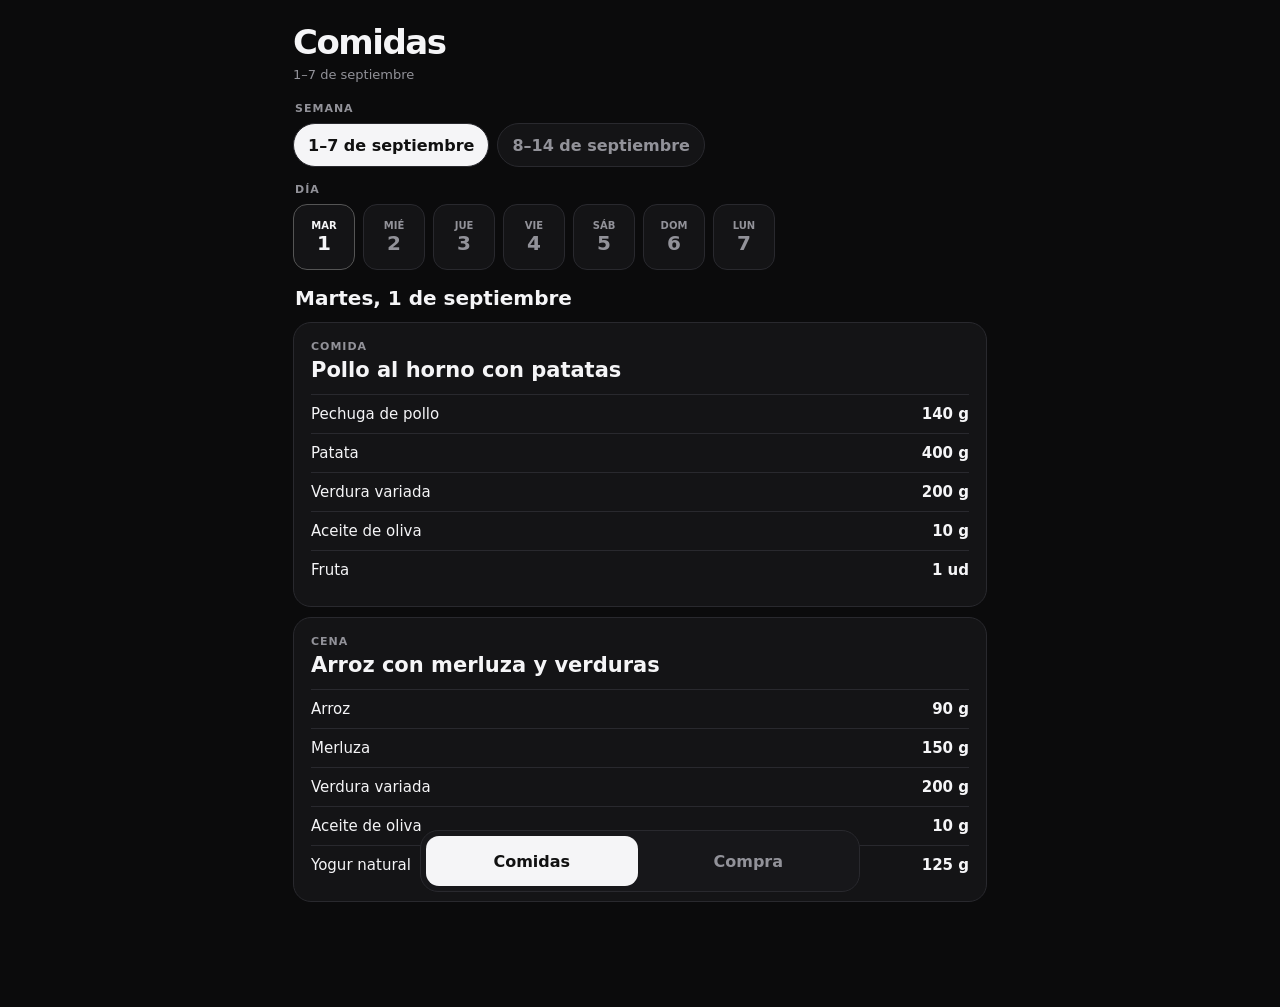
==== commit e3dbb5a2: "Fix resilient image fallback syntax" ====
--- a/comidas/index.html
+++ b/comidas/index.html
@@ -1 +1 @@
-<!doctype html><html lang="es"><head><meta charset="utf-8"><meta name="viewport" content="width=device-width,initial-scale=1,viewport-fit=cover"><meta name="theme-color" content="#0b0b0c"><title>Comidas</title><style>:root{color-scheme:dark;--b:#0b0b0c;--c:#141416;--c2:#1a1a1d;--l:#29292e;--t:#f5f5f7;--m:#929299}*{box-sizing:border-box;-webkit-tap-highlight-color:transparent}body{margin:0;background:var(--b);color:var(--t);font-family:system-ui,-apple-system,sans-serif}.app{max-width:720px;margin:auto;padding:22px 13px 105px}h1{margin:0;font-size:34px;letter-spacing:-1.5px}.range{color:var(--m);font-size:13px;margin:5px 0 20px}.label{font-size:11px;color:var(--m);font-weight:800;text-transform:uppercase;letter-spacing:1px;margin:0 2px 8px}.weeks,.days,.stores{display:flex;gap:8px;overflow:auto;scrollbar-width:none;margin-bottom:16px}.weeks::-webkit-scrollbar,.days::-webkit-scrollbar,.stores::-webkit-scrollbar{display:none}button{font:inherit}.week,.day,.store-btn{border:1px solid var(--l);background:var(--c);color:var(--m)}.week,.store-btn{flex:none;height:44px;padding:0 14px;border-radius:999px;font-weight:750}.week.active{background:var(--t);color:#111}.store-btn{min-width:126px}.store-btn.active{background:#232328;color:#fff;border-color:#5a5a64}.day{flex:none;width:62px;height:66px;border-radius:14px;font-weight:800}.day.active{color:var(--t);border-color:#555}.day small{display:block;font-size:10px;text-transform:uppercase}.day b{font-size:20px}.date{font-size:20px;font-weight:800;margin:3px 2px 12px}.meals{display:grid;gap:10px}.meal,.group{background:var(--c);border:1px solid var(--l);border-radius:18px}.meal{padding:17px}.meal h2{font-size:11px;color:var(--m);text-transform:uppercase;letter-spacing:1px;margin:0 0 5px}.meal h3{font-size:21px;margin:0 0 12px}.ingredient{display:flex;justify-content:space-between;gap:14px;border-top:1px solid var(--l);padding:10px 0;font-size:15px}.ingredient span:last-child{font-weight:800;white-space:nowrap}.shop-head{margin-bottom:12px}.shop-head strong{display:block;font-size:20px}.shop-head span{display:block;margin-top:3px;color:var(--m);font-size:12px}.shopping{display:grid;gap:10px}.group{overflow:hidden}.group h2{font-size:12px;text-transform:uppercase;letter-spacing:.8px;color:var(--m);padding:14px 14px 8px;margin:0}.shop{display:grid;grid-template-columns:24px 78px minmax(0,1fr) auto;gap:11px;align-items:center;min-height:100px;padding:11px 12px;border-top:1px solid var(--l)}.shop input{width:21px;height:21px;accent-color:white}.photo{width:78px;height:78px;border-radius:14px;overflow:hidden;background:#202024;border:1px solid #303036}.photo img{width:100%;height:100%;object-fit:cover;display:block}.name{font-size:14px;font-weight:850;line-height:1.2}.product{font-size:12px;color:#bbb;margin-top:4px;line-height:1.25}.store{display:inline-block;margin-top:7px;padding:4px 7px;border:1px solid #37373d;border-radius:999px;color:#c5c5ca;font-size:10px;font-weight:800}.qty{font-size:13px;font-weight:900;text-align:right;white-space:nowrap;align-self:start}.done .name{text-decoration:line-through}.done .name,.done .product,.done .store,.done .qty{color:#555}.progress{color:var(--m);font-size:13px;margin:0 2px 12px}.nav{position:fixed;left:50%;bottom:8px;transform:translateX(-50%);width:calc(100% - 24px);max-width:440px;display:grid;grid-template-columns:1fr 1fr;gap:5px;padding:5px;border:1px solid var(--l);background:#18181bef;border-radius:18px;backdrop-filter:blur(12px)}.nav button{height:50px;border:0;border-radius:13px;background:transparent;color:var(--m);font-weight:800}.nav button.active{background:var(--t);color:#111}.hidden{display:none}@media(min-width:700px){.shopping{grid-template-columns:1fr 1fr}}</style></head><body><main class="app"><h1 id="title">Comidas</h1><div class="range" id="range"></div><div class="label">Semana</div><div class="weeks" id="weeks"></div><section id="meals"><div class="label">Día</div><div class="days" id="days"></div><div id="meal"></div></section><section id="buy" class="hidden"><div class="label">Supermercado</div><div class="stores" id="stores"></div><div class="shop-head"><strong id="storeTitle"></strong><span>Toda la lista corresponde únicamente a este supermercado.</span></div><div class="progress" id="progress"></div><div class="shopping" id="shopping"></div></section></main><nav class="nav"><button id="mealBtn" class="active">Comidas</button><button id="buyBtn">Compra</button></nav><script src="./data.js?v=5"></script><script src="./products.js?v=2"></script><script>const M=['enero','febrero','marzo','abril','mayo','junio','julio','agosto','septiembre','octubre','noviembre','diciembre'],D=['domingo','lunes','martes','miércoles','jueves','viernes','sábado'];let s={w:0,d:0,store:localStorage.getItem('food-supermarket')||'Mercadona'};const $=x=>document.getElementById(x),date=x=>new Date(x+'T12:00:00'),esc=x=>String(x).replace(/[&<>\"']/g,a=>({'&':'&amp;','<':'&lt;','>':'&gt;','\"':'&quot;',"'":'&#39;'}[a]));function range(w){let a=date(w.start),b=date(w.end);return a.getMonth()==b.getMonth()?`${a.getDate()}–${b.getDate()} de ${M[b.getMonth()]}`:`${a.getDate()} ${M[a.getMonth()]} – ${b.getDate()} ${M[b.getMonth()]}`}function weeks(){let e=$('weeks');e.innerHTML='';MEAL_DATA.weeks.forEach((w,i)=>{let b=document.createElement('button');b.className='week'+(i==s.w?' active':'');b.textContent=range(w);b.onclick=()=>{s.w=i;s.d=0;render()};e.appendChild(b)})}function days(){let e=$('days');e.innerHTML='';MEAL_DATA.weeks[s.w].days.forEach((x,i)=>{let d=date(x.date),b=document.createElement('button');b.className='day'+(i==s.d?' active':'');b.innerHTML=`<small>${D[d.getDay()].slice(0,3)}</small><b>${d.getDate()}</b>`;b.onclick=()=>{s.d=i;days();meal()};e.appendChild(b)})}function block(t,m){return `<article class="meal"><h2>${t}</h2><h3>${m.name}</h3>${m.items.map(x=>`<div class="ingredient"><span>${x.name}</span><span>${x.qty}</span></div>`).join('')}</article>`}function meal(){let w=MEAL_DATA.weeks[s.w],x=w.days[s.d],d=date(x.date);$('range').textContent=range(w);$('meal').innerHTML=`<div class="date">${D[d.getDay()][0].toUpperCase()+D[d.getDay()].slice(1)}, ${d.getDate()} de ${M[d.getMonth()]}</div><div class="meals">${block('Comida',x.lunch)}${block('Cena',x.dinner)}</div>`}function key(w,x){return `food-${w.start}-${x.category}-${x.name}-${s.store}`}function fallbackSvg(v){const color=s.store==='Mercadona'?'#2d9154':s.store==='Carrefour Express'?'#c91d2c':'#1555b0',txt=esc(v.name).slice(0,26),st=esc(s.store);return `data:image/svg+xml;charset=UTF-8,${encodeURIComponent(`<svg xmlns="http://www.w3.org/2000/svg" width="260" height="260"><rect width="260" height="260" rx="28" fill="#171719"/><rect x="18" y="18" width="224" height="224" rx="24" fill="#f7f7f7"/><rect x="32" y="32" width="196" height="38" rx="19" fill="${color}"/><text x="130" y="57" text-anchor="middle" font-family="Arial" font-size="16" font-weight="700" fill="white">${st}</text><text x="130" y="130" text-anchor="middle" font-size="50">🛒</text><text x="130" y="184" text-anchor="middle" font-family="Arial" font-size="15" font-weight="700" fill="#222">${txt}</text></svg>`)} `}function loadPhoto(img,v){let urls=(v.images||[]).filter(Boolean),i=0;const next=()=>{if(i<urls.length){img.src=urls[i++]}else{img.onerror=null;img.src=fallbackSvg(v)}};img.onerror=next;next()}function stores(){let e=$('stores');e.innerHTML='';STORES.forEach(st=>{let b=document.createElement('button');b.className='store-btn'+(st===s.store?' active':'');b.textContent=st;b.onclick=()=>{s.store=st;localStorage.setItem('food-supermarket',st);stores();shopping()};e.appendChild(b)});$('storeTitle').textContent=`Comprar en ${s.store}`}function shopping(){let w=MEAL_DATA.weeks[s.w],groups={};w.shopping.forEach(x=>(groups[x.category]||=[]).push(x));let e=$('shopping');e.innerHTML='';Object.entries(groups).forEach(([g,items])=>{let c=document.createElement('section');c.className='group';c.innerHTML=`<h2>${g}</h2>`;items.forEach(x=>{let v=getProduct(x.name,s.store),checked=localStorage.getItem(key(w,x))==='1',r=document.createElement('label');r.className='shop'+(checked?' done':'');r.innerHTML=`<input type="checkbox" ${checked?'checked':''}><span class="photo"><img loading="lazy" alt="${esc(v.name)}"></span><span><div class="name">${esc(v.name)}</div><div class="product">${esc(v.product||v.name)}</div><span class="store">${esc(s.store)}</span></span><span class="qty">${esc(x.qty)}</span>`;loadPhoto(r.querySelector('img'),v);let q=r.querySelector('input');q.onchange=()=>{localStorage.setItem(key(w,x),q.checked?'1':'0');r.classList.toggle('done',q.checked);progress()};c.appendChild(r)});e.appendChild(c)});progress();$('range').textContent=range(w);$('storeTitle').textContent=`Comprar en ${s.store}`}function progress(){let w=MEAL_DATA.weeks[s.w],n=w.shopping.filter(x=>localStorage.getItem(key(w,x))==='1').length;$('progress').textContent=`Comprado: ${n} / ${w.shopping.length}`}function render(){weeks();days();meal();stores();shopping()}function view(v){$('meals').classList.toggle('hidden',v!='m');$('buy').classList.toggle('hidden',v!='b');$('mealBtn').classList.toggle('active',v=='m');$('buyBtn').classList.toggle('active',v=='b');$('title').textContent=v=='m'?'Comidas':'Compra';if(v=='b'){stores();shopping()}scrollTo(0,0)}$('mealBtn').onclick=()=>view('m');$('buyBtn').onclick=()=>view('b');render();</script></body></html>+<!doctype html><html lang="es"><head><meta charset="utf-8"><meta name="viewport" content="width=device-width,initial-scale=1,viewport-fit=cover"><meta name="theme-color" content="#0b0b0c"><title>Comidas</title><style>:root{color-scheme:dark;--b:#0b0b0c;--c:#141416;--c2:#1a1a1d;--l:#29292e;--t:#f5f5f7;--m:#929299}*{box-sizing:border-box;-webkit-tap-highlight-color:transparent}body{margin:0;background:var(--b);color:var(--t);font-family:system-ui,-apple-system,sans-serif}.app{max-width:720px;margin:auto;padding:22px 13px 105px}h1{margin:0;font-size:34px;letter-spacing:-1.5px}.range{color:var(--m);font-size:13px;margin:5px 0 20px}.label{font-size:11px;color:var(--m);font-weight:800;text-transform:uppercase;letter-spacing:1px;margin:0 2px 8px}.weeks,.days,.stores{display:flex;gap:8px;overflow:auto;scrollbar-width:none;margin-bottom:16px}.weeks::-webkit-scrollbar,.days::-webkit-scrollbar,.stores::-webkit-scrollbar{display:none}button{font:inherit}.week,.day,.store-btn{border:1px solid var(--l);background:var(--c);color:var(--m)}.week,.store-btn{flex:none;height:44px;padding:0 14px;border-radius:999px;font-weight:750}.week.active{background:var(--t);color:#111}.store-btn{min-width:126px}.store-btn.active{background:#232328;color:#fff;border-color:#5a5a64}.day{flex:none;width:62px;height:66px;border-radius:14px;font-weight:800}.day.active{color:var(--t);border-color:#555}.day small{display:block;font-size:10px;text-transform:uppercase}.day b{font-size:20px}.date{font-size:20px;font-weight:800;margin:3px 2px 12px}.meals{display:grid;gap:10px}.meal,.group{background:var(--c);border:1px solid var(--l);border-radius:18px}.meal{padding:17px}.meal h2{font-size:11px;color:var(--m);text-transform:uppercase;letter-spacing:1px;margin:0 0 5px}.meal h3{font-size:21px;margin:0 0 12px}.ingredient{display:flex;justify-content:space-between;gap:14px;border-top:1px solid var(--l);padding:10px 0;font-size:15px}.ingredient span:last-child{font-weight:800;white-space:nowrap}.shop-head{margin-bottom:12px}.shop-head strong{display:block;font-size:20px}.shop-head span{display:block;margin-top:3px;color:var(--m);font-size:12px}.shopping{display:grid;gap:10px}.group{overflow:hidden}.group h2{font-size:12px;text-transform:uppercase;letter-spacing:.8px;color:var(--m);padding:14px 14px 8px;margin:0}.shop{display:grid;grid-template-columns:24px 78px minmax(0,1fr) auto;gap:11px;align-items:center;min-height:100px;padding:11px 12px;border-top:1px solid var(--l)}.shop input{width:21px;height:21px;accent-color:white}.photo{width:78px;height:78px;border-radius:14px;overflow:hidden;background:#202024;border:1px solid #303036}.photo img{width:100%;height:100%;object-fit:cover;display:block}.name{font-size:14px;font-weight:850;line-height:1.2}.product{font-size:12px;color:#bbb;margin-top:4px;line-height:1.25}.store{display:inline-block;margin-top:7px;padding:4px 7px;border:1px solid #37373d;border-radius:999px;color:#c5c5ca;font-size:10px;font-weight:800}.qty{font-size:13px;font-weight:900;text-align:right;white-space:nowrap;align-self:start}.done .name{text-decoration:line-through}.done .name,.done .product,.done .store,.done .qty{color:#555}.progress{color:var(--m);font-size:13px;margin:0 2px 12px}.nav{position:fixed;left:50%;bottom:8px;transform:translateX(-50%);width:calc(100% - 24px);max-width:440px;display:grid;grid-template-columns:1fr 1fr;gap:5px;padding:5px;border:1px solid var(--l);background:#18181bef;border-radius:18px;backdrop-filter:blur(12px)}.nav button{height:50px;border:0;border-radius:13px;background:transparent;color:var(--m);font-weight:800}.nav button.active{background:var(--t);color:#111}.hidden{display:none}@media(min-width:700px){.shopping{grid-template-columns:1fr 1fr}}</style></head><body><main class="app"><h1 id="title">Comidas</h1><div class="range" id="range"></div><div class="label">Semana</div><div class="weeks" id="weeks"></div><section id="meals"><div class="label">Día</div><div class="days" id="days"></div><div id="meal"></div></section><section id="buy" class="hidden"><div class="label">Supermercado</div><div class="stores" id="stores"></div><div class="shop-head"><strong id="storeTitle"></strong><span>Toda la lista corresponde únicamente a este supermercado.</span></div><div class="progress" id="progress"></div><div class="shopping" id="shopping"></div></section></main><nav class="nav"><button id="mealBtn" class="active">Comidas</button><button id="buyBtn">Compra</button></nav><script src="./data.js?v=5"></script><script src="./products.js?v=2"></script><script>const M=['enero','febrero','marzo','abril','mayo','junio','julio','agosto','septiembre','octubre','noviembre','diciembre'],D=['domingo','lunes','martes','miércoles','jueves','viernes','sábado'];let s={w:0,d:0,store:localStorage.getItem('food-supermarket')||'Mercadona'};const $=x=>document.getElementById(x),date=x=>new Date(x+'T12:00:00'),esc=x=>String(x).replace(/[&<>\"']/g,a=>({'&':'&amp;','<':'&lt;','>':'&gt;','\"':'&quot;',"'":'&#39;'}[a]));function range(w){let a=date(w.start),b=date(w.end);return a.getMonth()==b.getMonth()?`${a.getDate()}–${b.getDate()} de ${M[b.getMonth()]}`:`${a.getDate()} ${M[a.getMonth()]} – ${b.getDate()} ${M[b.getMonth()]}`}function weeks(){let e=$('weeks');e.innerHTML='';MEAL_DATA.weeks.forEach((w,i)=>{let b=document.createElement('button');b.className='week'+(i==s.w?' active':'');b.textContent=range(w);b.onclick=()=>{s.w=i;s.d=0;render()};e.appendChild(b)})}function days(){let e=$('days');e.innerHTML='';MEAL_DATA.weeks[s.w].days.forEach((x,i)=>{let d=date(x.date),b=document.createElement('button');b.className='day'+(i==s.d?' active':'');b.innerHTML=`<small>${D[d.getDay()].slice(0,3)}</small><b>${d.getDate()}</b>`;b.onclick=()=>{s.d=i;days();meal()};e.appendChild(b)})}function block(t,m){return `<article class="meal"><h2>${t}</h2><h3>${m.name}</h3>${m.items.map(x=>`<div class="ingredient"><span>${x.name}</span><span>${x.qty}</span></div>`).join('')}</article>`}function meal(){let w=MEAL_DATA.weeks[s.w],x=w.days[s.d],d=date(x.date);$('range').textContent=range(w);$('meal').innerHTML=`<div class="date">${D[d.getDay()][0].toUpperCase()+D[d.getDay()].slice(1)}, ${d.getDate()} de ${M[d.getMonth()]}</div><div class="meals">${block('Comida',x.lunch)}${block('Cena',x.dinner)}</div>`}function key(w,x){return `food-${w.start}-${x.category}-${x.name}-${s.store}`}function fallbackSvg(v){const color=s.store==='Mercadona'?'#2d9154':s.store==='Carrefour Express'?'#c91d2c':'#1555b0',txt=esc(v.name).slice(0,26),st=esc(s.store),svg=`<svg xmlns="http://www.w3.org/2000/svg" width="260" height="260"><rect width="260" height="260" rx="28" fill="#171719"/><rect x="18" y="18" width="224" height="224" rx="24" fill="#f7f7f7"/><rect x="32" y="32" width="196" height="38" rx="19" fill="${color}"/><text x="130" y="57" text-anchor="middle" font-family="Arial" font-size="16" font-weight="700" fill="white">${st}</text><text x="130" y="130" text-anchor="middle" font-size="50">🛒</text><text x="130" y="184" text-anchor="middle" font-family="Arial" font-size="15" font-weight="700" fill="#222">${txt}</text></svg>`;return `data:image/svg+xml;charset=UTF-8,${encodeURIComponent(svg)}`}function loadPhoto(img,v){let urls=(v.images||[]).filter(Boolean),i=0;const next=()=>{if(i<urls.length){img.src=urls[i++]}else{img.onerror=null;img.src=fallbackSvg(v)}};img.onerror=next;next()}function stores(){let e=$('stores');e.innerHTML='';STORES.forEach(st=>{let b=document.createElement('button');b.className='store-btn'+(st===s.store?' active':'');b.textContent=st;b.onclick=()=>{s.store=st;localStorage.setItem('food-supermarket',st);stores();shopping()};e.appendChild(b)});$('storeTitle').textContent=`Comprar en ${s.store}`}function shopping(){let w=MEAL_DATA.weeks[s.w],groups={};w.shopping.forEach(x=>(groups[x.category]||=[]).push(x));let e=$('shopping');e.innerHTML='';Object.entries(groups).forEach(([g,items])=>{let c=document.createElement('section');c.className='group';c.innerHTML=`<h2>${g}</h2>`;items.forEach(x=>{let v=getProduct(x.name,s.store),checked=localStorage.getItem(key(w,x))==='1',r=document.createElement('label');r.className='shop'+(checked?' done':'');r.innerHTML=`<input type="checkbox" ${checked?'checked':''}><span class="photo"><img loading="lazy" alt="${esc(v.name)}"></span><span><div class="name">${esc(v.name)}</div><div class="product">${esc(v.product||v.name)}</div><span class="store">${esc(s.store)}</span></span><span class="qty">${esc(x.qty)}</span>`;loadPhoto(r.querySelector('img'),v);let q=r.querySelector('input');q.onchange=()=>{localStorage.setItem(key(w,x),q.checked?'1':'0');r.classList.toggle('done',q.checked);progress()};c.appendChild(r)});e.appendChild(c)});progress();$('range').textContent=range(w);$('storeTitle').textContent=`Comprar en ${s.store}`}function progress(){let w=MEAL_DATA.weeks[s.w],n=w.shopping.filter(x=>localStorage.getItem(key(w,x))==='1').length;$('progress').textContent=`Comprado: ${n} / ${w.shopping.length}`}function render(){weeks();days();meal();stores();shopping()}function view(v){$('meals').classList.toggle('hidden',v!='m');$('buy').classList.toggle('hidden',v!='b');$('mealBtn').classList.toggle('active',v=='m');$('buyBtn').classList.toggle('active',v=='b');$('title').textContent=v=='m'?'Comidas':'Compra';if(v=='b'){stores();shopping()}scrollTo(0,0)}$('mealBtn').onclick=()=>view('m');$('buyBtn').onclick=()=>view('b');render();</script></body></html>
